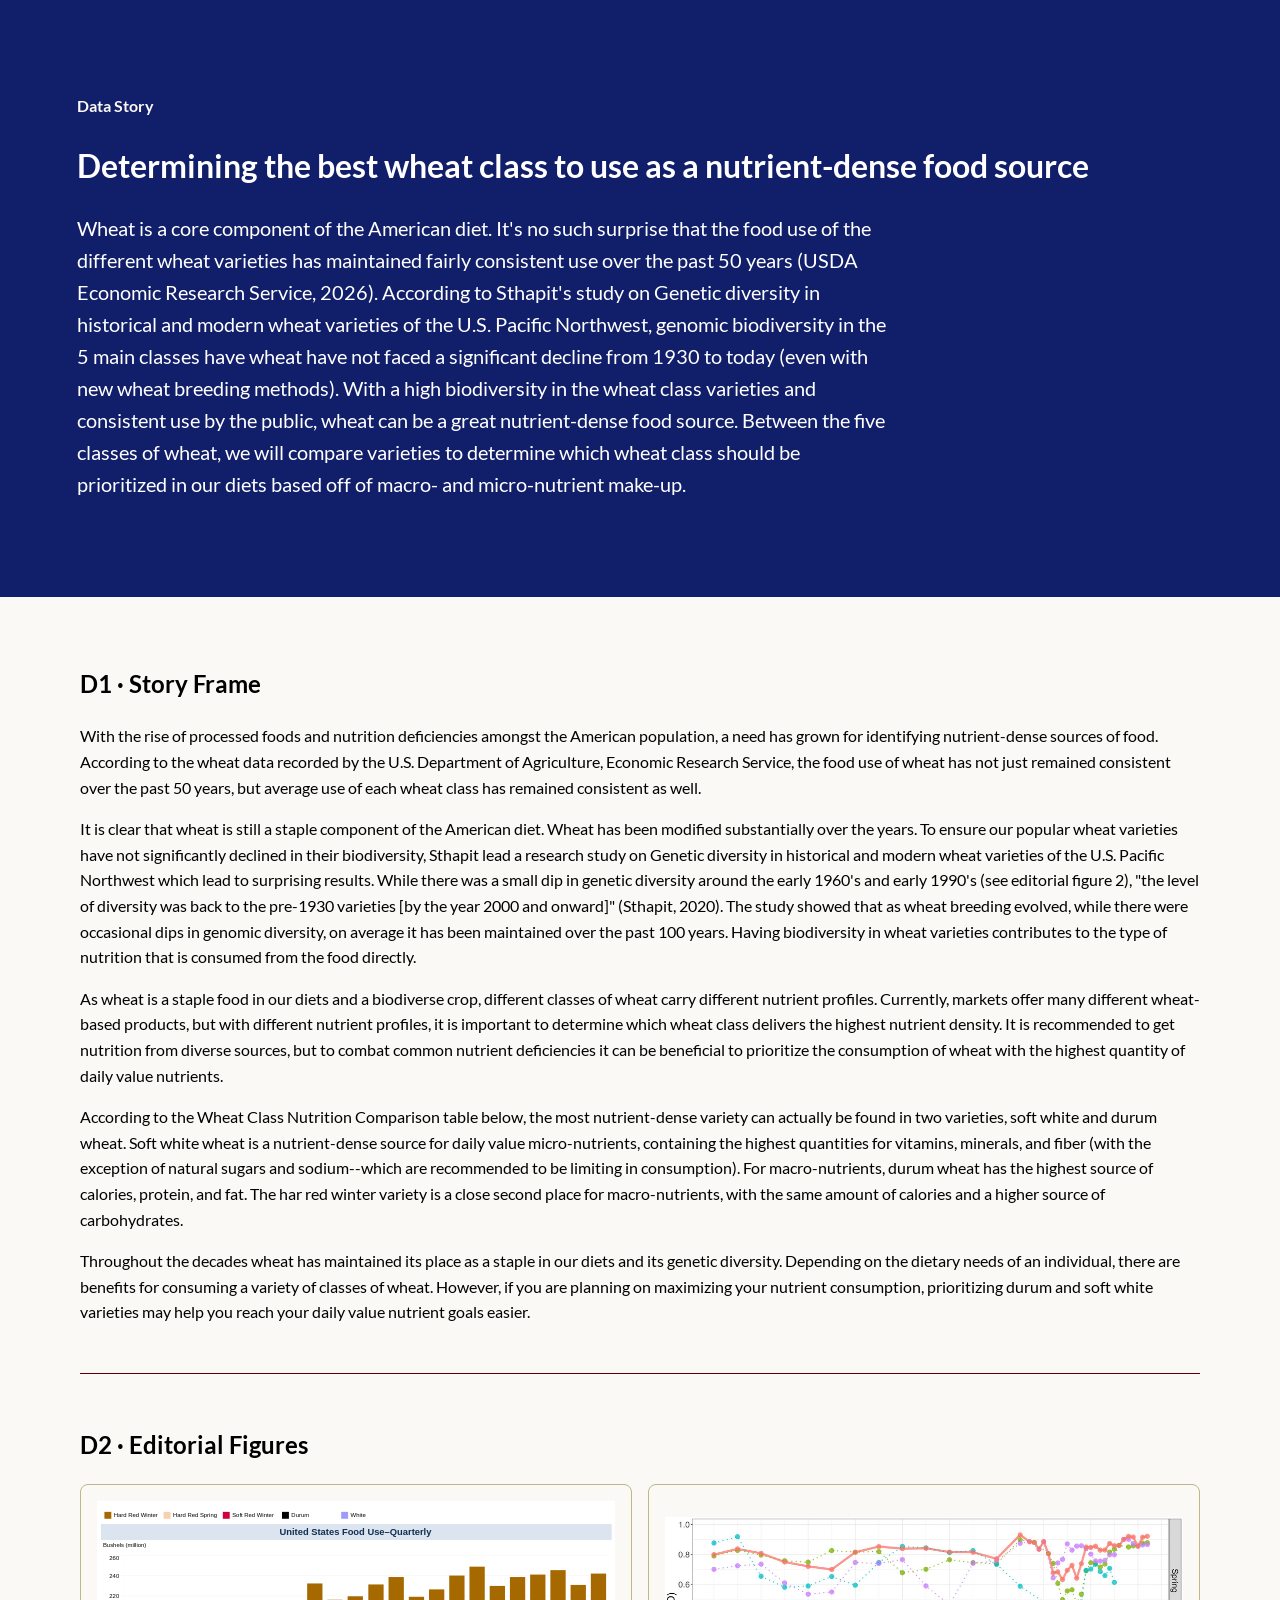
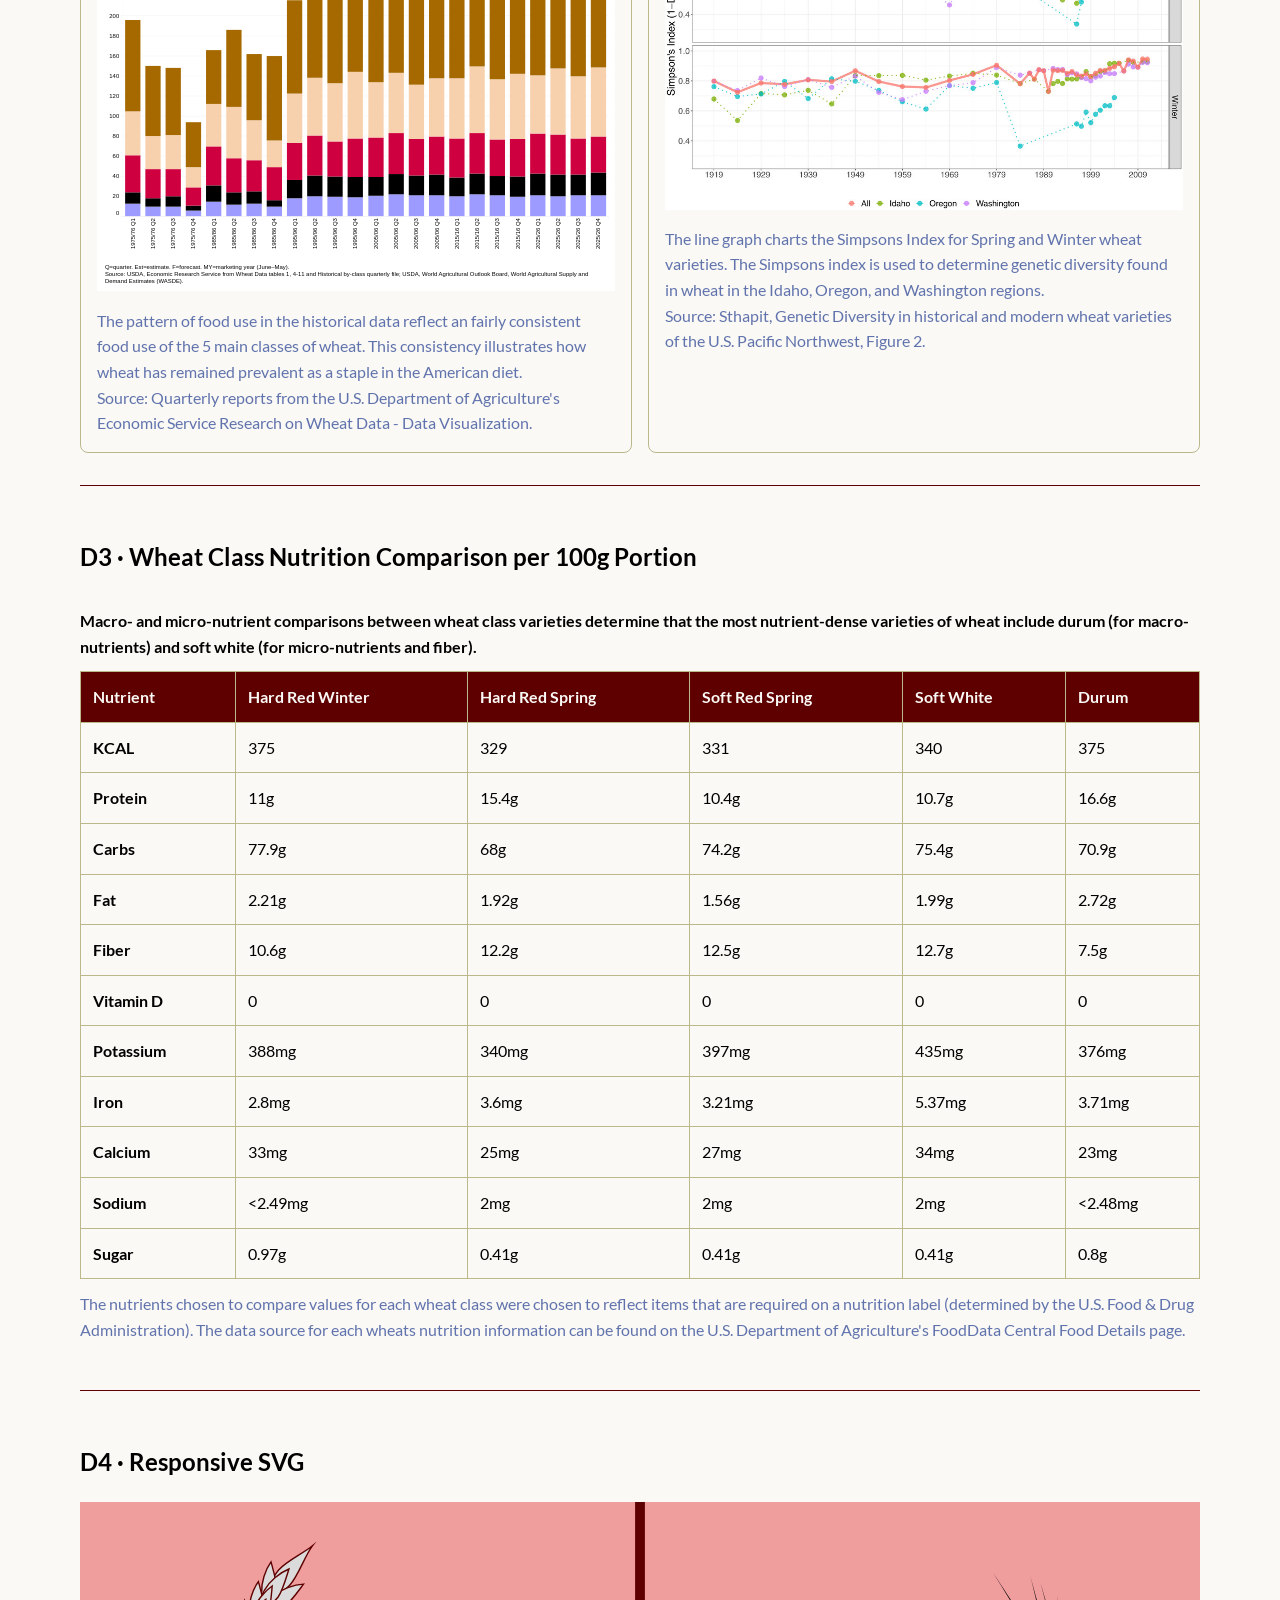
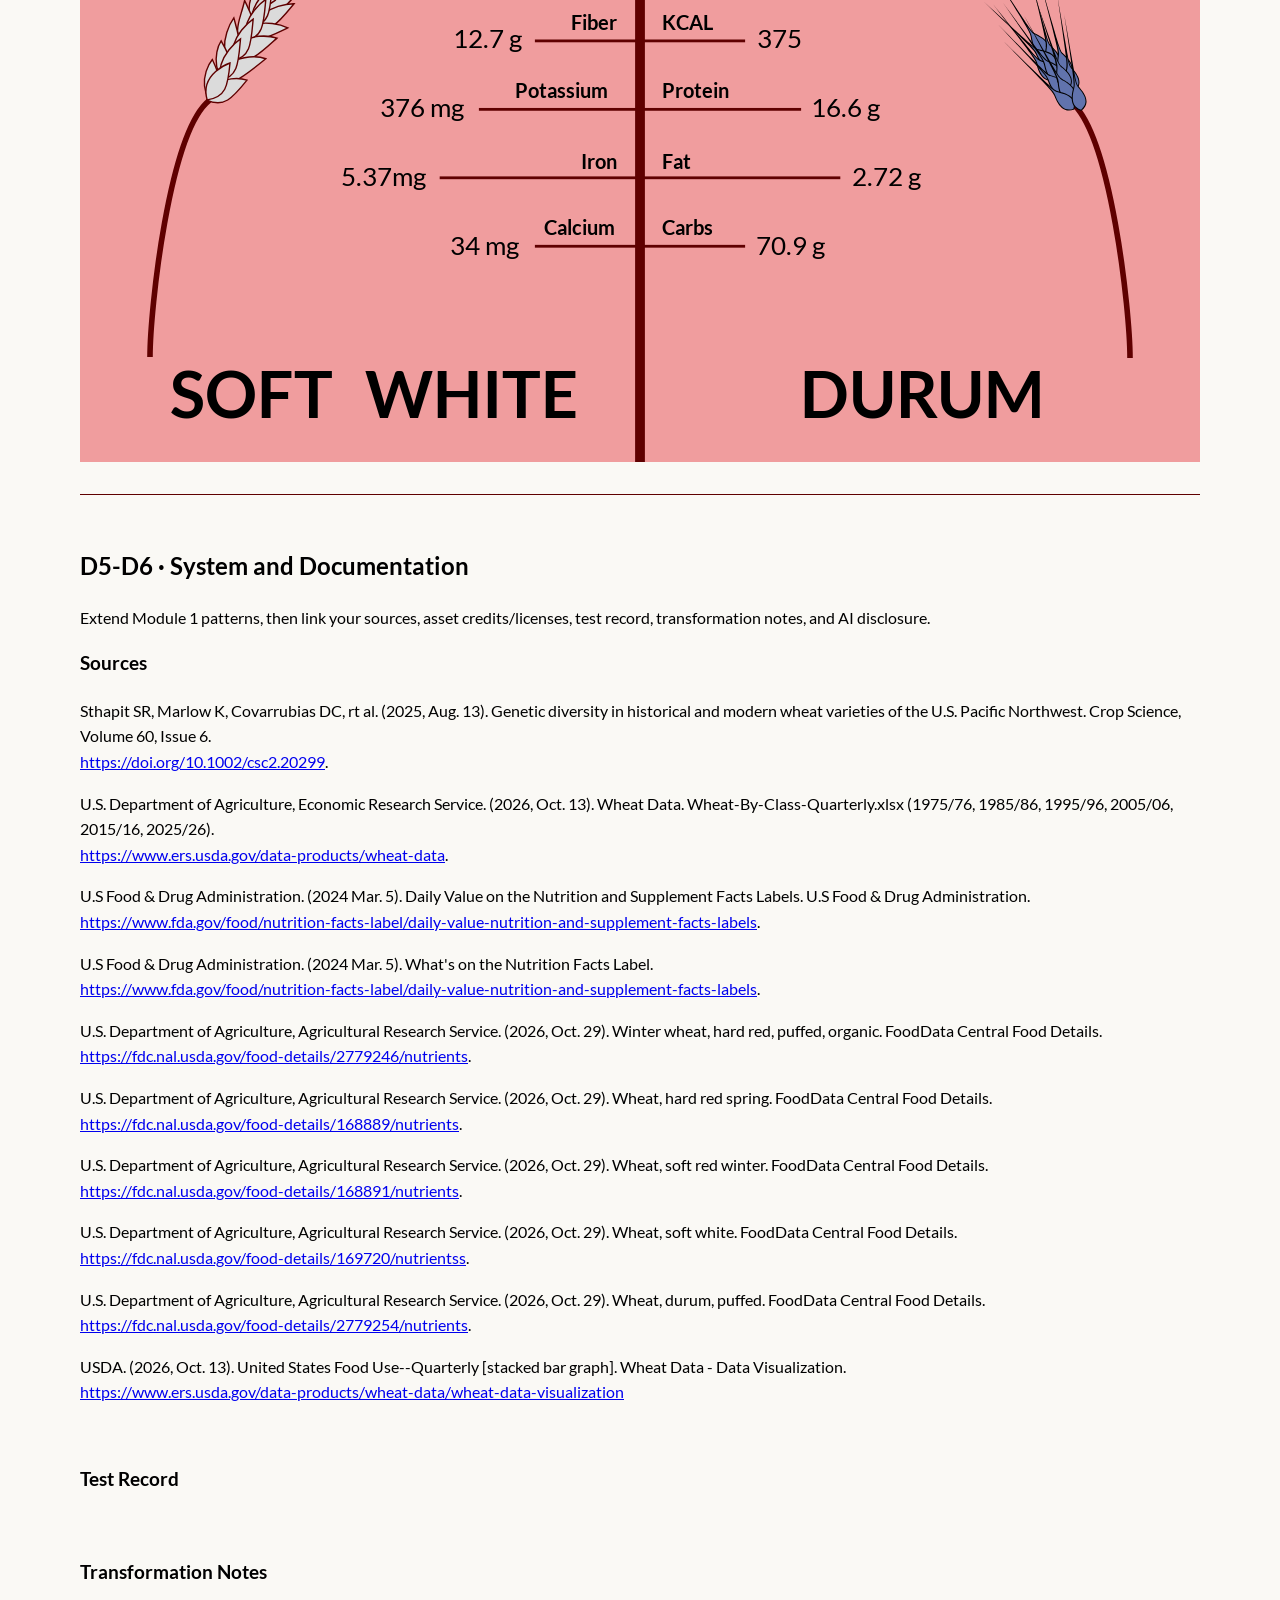
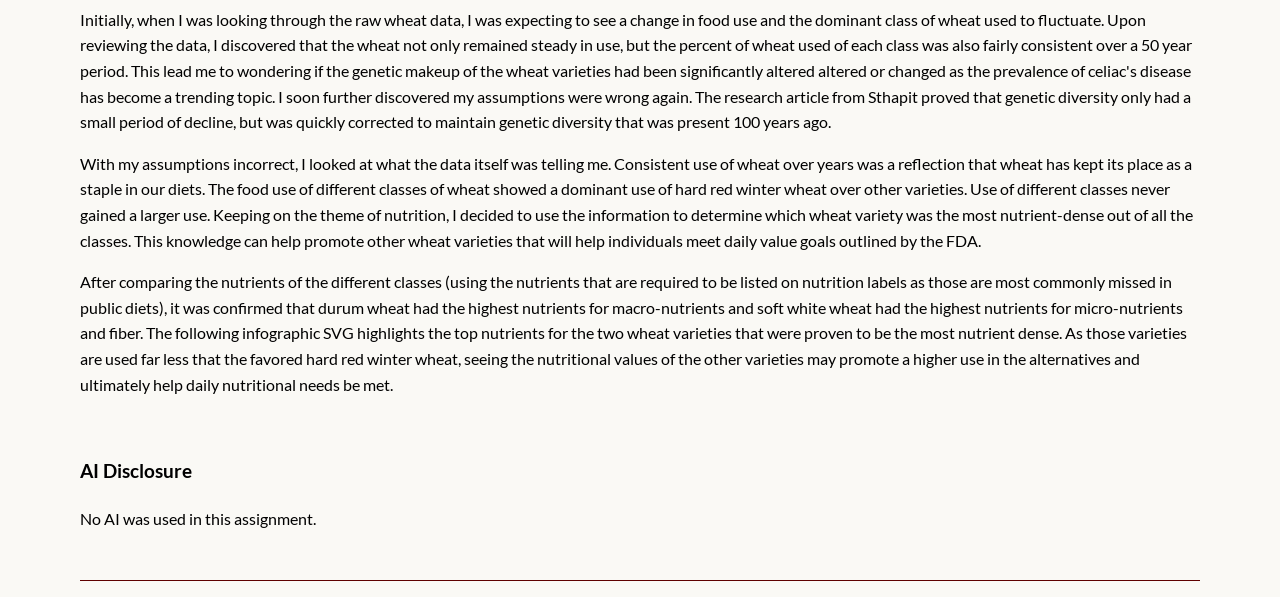
==== index.html @ 4796f597 "Licenses Added and files moved License screenshots added for images and index and styles file moved " ====
<!doctype html>
<html lang="en"><head><meta charset="utf-8">
    <meta name="viewport" content="width=device-width, initial-scale=1">
    <title>Data Story</title><link rel="stylesheet" href="styles.css">
</head>
<body>
    <header class="story-header">
        <p class="eyebrow">Data Story</p>
        <h1>Determining the best wheat class to use as a nutrient-dense food source</h1>
        <p class="lede">Wheat is a core component of the American diet. It&#39;s no such surprise 
            that the food use of the different wheat varieties has maintained fairly consistent 
            use over the past 50 years (USDA Economic Research Service, 2026). According to Sthapit&#39;s 
            study on Genetic diversity in historical and modern wheat varieties of the U.S. Pacific 
            Northwest, genomic biodiversity in the 5 main classes have wheat have not faced a significant 
            decline from 1930 to today (even with new wheat breeding methods). With a high biodiversity 
            in the wheat class varieties and consistent use by the public, wheat can be a great 
            nutrient-dense food source. Between the five classes of wheat, we will compare varieties 
            to determine which wheat class should be prioritized in our diets based off of macro- and 
            micro-nutrient make-up. </p>
    </header>
    <main>
        <section id="story-frame">
            <h2>D1 · Story Frame</h2>
            <p>
                With the rise of processed foods and nutrition deficiencies amongst the American population, 
                a need has grown for identifying nutrient-dense sources of food. According to the wheat data 
                recorded by the U.S. Department of Agriculture, Economic Research Service, the food use of 
                wheat has not just remained consistent over the past 50 years, but average use of each wheat 
                class has remained consistent as well. 
            </p>
            <p>
                It is clear that wheat is still a staple component of the American diet. Wheat has been modified 
                substantially over the years. To ensure our popular wheat varieties have not significantly declined 
                in their biodiversity, Sthapit lead a research study on Genetic diversity in historical and modern 
                wheat varieties of the U.S. Pacific Northwest which lead to surprising results. While there was a 
                small dip in genetic diversity around the early 1960&#39;s and early 1990&#39;s (see editorial figure 2), &quot;the level of diversity was 
                back to the pre-1930 varieties [by the year 2000 and onward]&quot; (Sthapit, 2020). The study showed that 
                as wheat breeding evolved, while there were occasional dips in genomic diversity, on average it has 
                been maintained over the past 100 years. Having biodiversity in wheat varieties contributes to the 
                type of nutrition that is consumed from the food directly. 
            </p>
            <p>
                As wheat is a staple food in our diets and a biodiverse crop, different classes of wheat carry 
                different nutrient profiles. Currently, markets offer many different wheat-based products, but 
                with different nutrient profiles, it is important to determine which wheat class delivers the highest 
                nutrient density. It is recommended to get nutrition from diverse sources, but to combat common 
                nutrient deficiencies it can be beneficial to prioritize the consumption of wheat with the highest 
                quantity of daily value nutrients. 
            </p>
            <p>
                According to the Wheat Class Nutrition Comparison table below, the most nutrient-dense variety can actually
                be found in two varieties, soft white and durum wheat. Soft white wheat is a nutrient-dense source for daily 
                value micro-nutrients, containing the highest quantities for vitamins, minerals, and fiber (with the exception of 
                natural sugars and sodium--which are recommended to be limiting in consumption). For macro-nutrients, durum wheat 
                has the highest source of calories, protein, and fat. The har red winter variety is a close second place for macro-nutrients,
                with the same amount of calories and a higher source of carbohydrates. 
            </p>
            <p>
                Throughout the decades wheat has maintained its place as a staple in our diets and its genetic diversity. Depending on 
                the dietary needs of an individual, there are benefits for consuming a variety of classes of wheat. However, if you are 
                planning on maximizing your nutrient consumption, prioritizing durum and soft white varieties may help you reach 
                your daily value nutrient goals easier. 
            </p>
        </section>
        <section id="figures">
            <h2>D2 · Editorial Figures</h2>
            <div class="story-grid">
                <figure>
                    <img src="images/USDA_Wheat_Food-Use.svg" 
                        alt="An area bar chart with quarterly comparisons of the five wheat class varieties for 
                            grow years 1975/76, 1985/86, 1995/96, 2005/06, 2015/16, and 2025/26. The overall trend 
                            show an increase from years 1975/76 and 1985/86, up to 1995/96. From that point forward,
                            a clear yearly pattern is fairly maintained and repeated each year." 
                        width="800" height="450">
                <figcaption>
                    The pattern of food use in the historical data reflect an fairly consistent food use of the 5 main classes of wheat. 
                    This consistency illustrates how wheat has remained prevalent as a staple in the 
                    American diet.<br>Source: Quarterly reports from the U.S. Department of Agriculture&#39;s Economic Service Research on 
                    Wheat Data - Data Visualization.
                </figcaption>
                </figure>
                <figure>
                    <img src="images/Wiley_Genetic-Diversity.jpg" 
                    alt="Line chart data presents a consistent average for genetic diversity
                        in Spring and Winter wheat varieties with a large drop (especially for Oregon) from
                        1979 to 1999 when the genetic diversity started returning to its previous average
                         (around 0.8 on the Simpson Index)." 
                    width="800" height="450" id="gene-tracker-img">
                    <figcaption>The line graph charts the Simpsons Index for Spring and Winter wheat 
                        varieties. The Simpsons index is used to determine genetic diversity found in 
                        wheat in the Idaho, Oregon, and Washington regions. 
                        <br>Source: Sthapit, Genetic Diversity in historical and modern wheat varieties 
                        of the U.S. Pacific Northwest, Figure 2.
                    </figcaption>
                </figure>
            </div>
        </section>
        <section id="data-table">
            <h2>D3 · Wheat Class Nutrition Comparison per 100g Portion</h2>
            <div class="table-region" role="region" aria-label="Replace with a specific table label" tabindex="0">
                <table>
                    <caption>Macro- and micro-nutrient comparisons between wheat class varieties 
                        determine that the most nutrient-dense varieties of wheat include durum (for macro-nutrients)
                        and soft white (for micro-nutrients and fiber). 
                    </caption>
                    <thead>
                        <tr>
                            <th scope="col">Nutrient</th>
                            <th scope="col">Hard Red Winter</th>
                            <th scope="col">Hard Red Spring</th>
                            <th scope="col">Soft Red Spring</th>
                            <th scope="col">Soft White</th>
                            <th scope="col">Durum</th>
                        </tr>
                    </thead>
                    <tbody>
                        <tr>
                            <th scope="row">KCAL</th>
                            <td>375</td>
                            <td>329</td>
                            <td>331</td>
                            <td>340</td>
                            <td>375</td>
                        </tr>
                        <tr>
                            <th scope="row">Protein</th>
                            <td>11g</td>
                            <td>15.4g</td>
                            <td>10.4g</td>
                            <td>10.7g</td>
                            <td>16.6g</td>
                        </tr>
                        <tr>
                            <th scope="row">Carbs</th>
                            <td>77.9g</td>
                            <td>68g</td>
                            <td>74.2g</td>
                            <td>75.4g</td>
                            <td>70.9g</td>
                        </tr>
                        <tr>
                            <th scope="row">Fat</th>
                            <td>2.21g</td>
                            <td>1.92g</td>
                            <td>1.56g</td>
                            <td>1.99g</td>
                            <td>2.72g</td>
                        </tr>
                        <tr>
                            <th scope="row">Fiber</th>
                            <td>10.6g</td>
                            <td>12.2g</td>
                            <td>12.5g</td>
                            <td>12.7g</td>
                            <td>7.5g</td>
                        </tr>
                        <tr>
                            <th scope="row">Vitamin D</th>
                            <td>0</td>
                            <td>0</td>
                            <td>0</td>
                            <td>0</td>
                            <td>0</td>
                        </tr>
                        <tr>
                            <th scope="row">Potassium</th>
                            <td>388mg</td>
                            <td>340mg</td>
                            <td>397mg</td>
                            <td>435mg</td>
                            <td>376mg</td>
                        </tr>
                        <tr>
                            <th scope="row">Iron</th>
                            <td>2.8mg</td>
                            <td>3.6mg</td>
                            <td>3.21mg</td>
                            <td>5.37mg</td>
                            <td>3.71mg</td>
                        </tr>
                        <tr>
                            <th scope="row">Calcium</th>
                            <td>33mg</td>
                            <td>25mg</td>
                            <td>27mg</td>
                            <td>34mg</td>
                            <td>23mg</td>
                        </tr>
                        <tr>
                            <th scope="row">Sodium</th>
                            <td>&lt;2.49mg</td>
                            <td>2mg</td>
                            <td>2mg</td>
                            <td>2mg</td>
                            <td>&lt;2.48mg</td>
                        </tr>
                        <tr>
                            <th scope="row">Sugar</th>
                            <td>0.97g</td>
                            <td>0.41g</td>
                            <td>0.41g</td>
                            <td>0.41g</td>
                            <td>0.8g</td>
                        </tr>
                    </tbody>
                </table>
            </div>
            <p class="source-note">
                The nutrients chosen to compare values for each wheat 
                class were chosen to reflect items that are required on a nutrition label (determined by the U.S. Food &
                 Drug Administration). The data source for each wheats nutrition information can be found on the U.S. 
                 Department of Agriculture's FoodData Central Food Details page.
            </p>
        </section>
        <section id="vector-story">
            <h2>D4 · Responsive SVG</h2>
            <svg class="story-graphic" xmlns="http://www.w3.org/2000/svg" viewBox="0 0 800 400" 
                aria-labelledby="An infographic featuring an illustration of soft white and durum 
                wheat varieties. There are bullets listing the nutrients that they have the highest amount 
                of nutrients in compared to other varieties (micro-nutrients for soft white and macro-nutrients for durum).">
                <title id="graphic-title">Top Wheat Choices</title>
                <desc id="graphic-desc">The infographic lists soft white's top nutrients in comparison to 
                    other varieties: 12.7g fiber, 376mg potassium, 5.37mg iron, and 34mg of calcium. 
                    For durum it list 375 calories, 16.6g protein, 2.72g fat, and 70.9g carbs (it should be 
                    noted that red hard winter wheat has higher carbs but for macro-nutrients durum is the most nutrient-dense).
                </desc>
                <defs>
                <style>
                .cls-1 {
                    letter-spacing: 0em;
                }

                .cls-2 {
                    font-size: 20px;
                }

                .cls-2, .cls-3 {
                    font-family: MyriadPro-Regular, 'Myriad Pro';
                }

                .cls-4 {
                    letter-spacing: 0em;
                }

                .cls-5, .cls-6, .cls-7, .cls-8 {
                    stroke: #000;
                    stroke-miterlimit: 10;
                }

                .cls-5, .cls-7 {
                    fill: #dbdbdb;
                }

                .cls-9 {
                    font-family: Lato-Heavy, Lato;
                    font-size: 14px;
                    font-weight: 800;
                }

                .cls-15 {
                    fill: #999;
                }

                .cls-6 {
                    stroke-width: 4px;
                }

                .cls-6, .cls-8 {
                    fill: none;
                }

                .cls-7 {
                    stroke-width: 1.1px;
                }

                .cls-3 {
                    font-size: 52px;
                }

                .cls-8 {
                    stroke-width: 7px;
                }

                .cls-23 {
                    fill: #e6e6e6;
                }

                </style>
                </defs>
                <g id="SVG_background">
                    <rect class="cls-23" width="800" height="400"/>
                </g>
                <g id="divider">
                    <line class="cls-8" x1="400" x2="400" y2="400"/>
                </g>
                <g id="label_lines">
                    <rect class="lines" id="LL_4" x="324.92" y="98.21" width="150.16" height="2"/>
                    <rect class="lines" id="LL_3" x="284.92" y="147.11" width="230.16" height="2"/>
                    <rect class="lines" id="LL_2" x="256.92" y="196" width="286.16" height="2"/>
                    <rect class="lines" id="LL_1" x="324.92" y="244.9" width="150.16" height="2"/>
                    <text class="cls-9" transform="translate(415.84 91.67)"><tspan x="0" y="0">KCAL</tspan></text>
                    <text class="cls-9" transform="translate(350.94 91.67)"><tspan x="0" y="0">Fiber</tspan></text>
                    <text class="cls-9" transform="translate(415.84 139.67)"><tspan x="0" y="0">Protein</tspan></text>
                    <text class="cls-9" transform="translate(318.6 139.67)"><tspan x="-8" y="0">Potassium</tspan></text>
                    <text class="cls-9" transform="translate(415.84 190.93)"><tspan x="0" y="0">Fat</tspan></text>
                    <text class="cls-9" transform="translate(357.97 190.93)"><tspan x="0" y="0">Iron</tspan></text>
                    <text class="cls-9" transform="translate(415.84 237.75)"><tspan x="0" y="0">Carbs</tspan></text>
                    <text class="cls-9" transform="translate(333.14 237.75)"><tspan x="-2" y="0">Calcium</tspan></text>
                    <text class="cls-2" transform="translate(483.32 104.55)"><tspan x="0" y="0">375</tspan></text>
                    <text class="cls-2" transform="translate(266.52 104.55)"><tspan x="0" y="0">12.7 g</tspan></text>
                    <text class="cls-2" transform="translate(522.16 153.74)"><tspan x="0" y="0">16.6 g</tspan></text>
                    <text class="cls-2" transform="translate(214.01 153.74)"><tspan x="0" y="0">376 mg</tspan></text>
                    <text class="cls-2" transform="translate(551.33 202.63)"><tspan x="0" y="0">2.72 g</tspan></text>
                    <text class="cls-2" transform="translate(186.43 202.63)"><tspan x="0" y="0">5.37mg</tspan></text>
                    <text class="cls-2" transform="translate(483.08 251.9)"><tspan x="0" y="0">70.9 g</tspan></text>
                    <text class="cls-2" transform="translate(264.49 251.9)"><tspan x="0" y="0">34 mg</tspan></text>
                </g>
                <g id="Text_Soft-white">
                    <text class="cls-3" transform="translate(203.9 368.52)"><tspan x="0" y="0">WHITE</tspan></text>
                    <text class="cls-3" transform="translate(64.24 368.52)"><tspan x="0" y="0">SOFT</tspan></text>
                </g>
                <g id="Text_Durum">
                    <text class="cls-3" transform="translate(514.15 368.46)"><tspan x="0" y="0">DURUM</tspan></text>
                </g>
                <g id="Soft-White">
                    <path id="sw_stem" class="cls-6" d="M50,325c0-33.13,13.55-160.85,42.64-183.47"/>
                    <g id="wheat-berry">
                    <path id="sw_wb_top" class="cls-5" d="M135.94,64.76c-.72-18.85,18.18-23.79,30.08-33.47-8.78,11.48-13.4,36.92-30.08,33.47Z"/>
                    <path id="sw_wb_r6_a" class="cls-5" d="M132.83,75.59c-8.58-16.09,3.61-32.81,3.61-32.81,4.47,16.37,8.01,26.29-3.61,32.81Z"/>
                    <path id="sw_wb_r6_c" class="cls-5" d="M131.63,76.07c7.35-16.68,28.04-17.43,28.04-17.43-10.11,13.63-15.73,22.54-28.04,17.43Z"/>
                    <path id="sw_wb_r6_b" class="cls-5" d="M128.58,73.61c1.4-18.18,20.67-25.74,20.67-25.74-5.02,16.21-7.36,26.48-20.67,25.74Z"/>
                    <path id="sw_wb_r5_a" class="cls-5" d="M123.8,89.7c-8.58-16.09,3.61-32.81,3.61-32.81,4.47,16.37,8.01,26.29-3.61,32.81Z"/>
                    <path id="sw_wb_r5_c" class="cls-5" d="M124.01,88.61c8.2-16.28,28.89-15.97,28.89-15.97-10.8,13.09-16.86,21.71-28.89,15.97Z"/>
                    <path id="sw_wb_r5_b" class="cls-5" d="M122.51,89.54c-2.47-18.06,14.77-29.53,14.77-29.53-1.49,16.9-1.6,27.44-14.77,29.53Z"/>
                    <path id="sw_wb_r4_a" class="cls-5" d="M119.64,103.32c-12.52-8.5-5.37-18.11-2.04-32.95,7.19,15.37,12.38,24.54,2.04,32.95Z"/>
                    <path id="sw_wb_r4_c" class="cls-5" d="M115.47,92.28c14.26-11.36,32.92-2.42,32.92-2.42-15.29,7.37-24.4,12.66-32.92,2.42Z"/>
                    <path id="sw_wb_r4_b" class="cls-5" d="M117.94,99.06c-2.47-18.06,14.77-29.53,14.77-29.53-1.49,16.9-1.6,27.44-14.77,29.53Z"/>
                    <path id="sw_wb_r3_a" class="cls-5" d="M106.28,115.62c-8.58-16.09,3.61-32.81,3.61-32.81,4.47,16.37,8.01,26.29-3.61,32.81Z"/>
                    <path id="sw_wb_r3_c" class="cls-7" d="M106.73,110.08c10.97-20.54,33.93-12.85,33.93-12.85-13.8,12.55-21.74,20.97-33.93,12.85Z"/>
                    <path id="sw_wb_r3_b" class="cls-5" d="M108.91,113.16c-2.47-18.06,14.77-29.53,14.77-29.53-1.49,16.9-1.6,27.44-14.77,29.53Z"/>
                    <path id="sw_wb_r2_a" class="cls-5" d="M101.16,127.42c-8.58-16.09-.35-28.21-.35-28.21,7.86,14.05,11.97,21.69.35,28.21Z"/>
                    <path id="sw_wb_r2_c" class="cls-5" d="M98.1,123.94c14.43-19.39,34.61-11.97,34.61-11.97-20.18,16.21-24.09,20.16-34.61,11.97Z"/>
                    <path id="sw_wb_r2_b" class="cls-5" d="M99.88,127.27c-2.47-18.06,14.77-29.53,14.77-29.53-1.49,16.9-1.6,27.44-14.77,29.53Z"/>
                    <path id="sw_wb_r1_a" class="cls-5" d="M92.13,141.53c-8.58-16.09,2.39-29.02,2.39-29.02,5.85,12.33,9.23,22.5-2.39,29.02Z"/>
                    <path id="sw_wb_r1_c" class="cls-5" d="M90.6,141.47c7.93-21.42,28.68-14.2,28.68-14.2-10.62,13.23-16.57,19.78-28.68,14.2Z"/>
                    <path id="sw_wb_r1_b" class="cls-5" d="M90.84,141.37c-5.59-18.76,16.3-26.39,16.3-26.39-1.49,16.9-3.13,24.31-16.3,26.39Z"/>
                    </g>
                </g>
                <g id="Durum">
                    <path id="d_stem" class="cls-6" d="M750,325.77c0-33.13-13.55-160.85-42.64-183.47"/>
                    <g id="wheat-berry-2" data-name="wheat-berry">
                    <g id="d_wb_r4_top">
                        <path class="cls-15" d="M689.01,108.99c-7.45,0-8.88-8.71-9.48-12.43l-.06-.38c-.39-2.31-1.48-4.58-12.59-22.61,11.39,17.29,12.65,19,14.89,20.46.37.24.9.51,1.57.86,2.64,1.36,7.05,3.63,8.26,7.48.62,1.96.33,4.14-.87,6.48-.6.09-1.18.14-1.72.14Z"/>
                        <path class="d-outline" d="M676.03,87.96c3.12,4.49,4.14,5.48,5.53,6.38.39.25.92.53,1.6.88,2.58,1.33,6.91,3.56,8.08,7.26.57,1.81.32,3.84-.76,6.03-.51.07-1,.11-1.48.11-7.13,0-8.52-8.49-9.11-12.12l-.06-.38c-.25-1.5-.72-2.86-3.8-8.16h0ZM652.2,50.59c24.82,39.98,26.39,42.67,26.89,45.66.57,3.4,1.87,13.12,9.92,13.12.62,0,1.27-.06,1.97-.18,5.19-9.88-6.5-13.84-9.01-15.47-2.91-1.89-4.48-4.75-29.77-43.13h0Z"/>
                    </g>
                    <g id="d_wb_r4_c">
                        <path class="cls-15" d="M697.01,119.36c-2.42-.39-4.26-1.42-5.47-3.06-2.67-3.62-1.77-9.36-1.34-12.11l.06-.38c.36-2.34.08-4.58-4.88-25.36,5.4,19.93,6.07,21.95,7.74,24.03.28.34.7.77,1.22,1.31,2.08,2.11,5.56,5.65,5.51,9.69-.02,2.05-.98,4.03-2.85,5.89Z"/>
                        <path class="d-outline" d="M689.57,94.92c1.56,5.24,2.22,6.49,3.26,7.79.29.36.71.79,1.25,1.34,2.04,2.07,5.45,5.54,5.41,9.42-.02,1.9-.9,3.74-2.6,5.49-2.23-.4-3.92-1.37-5.04-2.88-2.57-3.49-1.69-9.13-1.27-11.83l.06-.38c.23-1.5.21-2.95-1.06-8.94h0ZM678.6,51.98c11.1,45.73,11.75,48.78,11.29,51.77-.56,3.67-2.6,14.57,7.25,16.01,8.01-7.77-1.85-15.18-3.73-17.51-2.18-2.71-2.77-5.91-14.82-50.27h0Z"/>
                    </g>
                    <g id="d_wb_r4_a">
                        <path class="cls-15" d="M693.34,118.58c-5.84,0-8.9-6.98-10.21-9.96l-.15-.35c-.95-2.14-2.58-4.07-17.82-18.77,15.34,13.92,16.98,15.26,19.52,16.12.42.14,1,.27,1.74.44,2.89.66,7.73,1.77,9.86,5.19,1.08,1.74,1.34,3.93.77,6.49-1.29.56-2.53.84-3.7.84Z"/>
                        <path d="M677.61,101.16c4.14,3.57,5.37,4.27,6.94,4.81.44.15,1.03.28,1.77.45,2.83.65,7.58,1.73,9.63,5.02,1,1.61,1.26,3.64.77,6.03-1.18.49-2.31.73-3.38.73-5.59,0-8.59-6.82-9.87-9.73l-.15-.35c-.62-1.39-1.41-2.6-5.71-6.96h0ZM645.23,70.89c33.99,32.55,36.18,34.76,37.4,37.53,1.26,2.85,4.38,10.53,10.71,10.53,1.22,0,2.56-.29,4.03-.95,2.57-10.86-9.73-11.79-12.57-12.75-3.29-1.11-5.52-3.49-39.57-34.36h0Z"/>
                    </g>
                    <g id="d_wb_r3_c">
                        <path class="cls-15" d="M705.89,124.98c-2.43-.34-4.29-1.34-5.53-2.95-2.74-3.57-1.95-9.32-1.58-12.09l.05-.38c.31-2.32-.07-4.82-5.4-25.32,5.81,19.88,6.52,21.89,8.24,23.94.28.34.71.76,1.25,1.28,2.12,2.07,5.67,5.54,5.7,9.57.02,2.05-.9,4.05-2.73,5.94Z"/>
                        <path d="M697.97,100.7c1.67,5.21,2.35,6.45,3.41,7.72.3.35.73.78,1.28,1.31,2.08,2.03,5.56,5.43,5.59,9.31.01,1.9-.82,3.76-2.49,5.54-2.23-.35-3.95-1.29-5.1-2.78-2.64-3.44-1.87-9.09-1.5-11.81l.05-.38c.2-1.51.15-2.95-1.24-8.91h0ZM686.15,57.97c12,45.5,12.71,48.54,12.31,51.54-.49,3.68-2.31,14.62,7.57,15.86,7.86-7.92-2.15-15.14-4.07-17.44-2.23-2.67-2.88-5.86-15.81-49.97h0Z"/>
                    </g>
                    <g id="d_wb_r3_a">
                        <path class="cls-15" d="M693.36,127.24c-6.72,0-8.86-8.06-9.77-11.5l-.1-.37c-.61-2.26-1.92-4.42-14.72-21.28,13.01,16.1,14.44,17.68,16.81,18.91.39.2.95.42,1.65.7,2.75,1.1,7.37,2.93,8.95,6.64.8,1.89.73,4.08-.23,6.53-.9.23-1.77.35-2.58.35Z"/>
                        <path d="M679.28,107.53c3.54,4.16,4.65,5.05,6.12,5.81.41.21.97.44,1.68.72,2.7,1.07,7.22,2.87,8.74,6.44.75,1.75.69,3.79-.17,6.07-.8.2-1.57.29-2.3.29-6.43,0-8.52-7.86-9.41-11.22l-.1-.37c-.39-1.47-1-2.78-4.57-7.75h0ZM651.92,72.65c28.59,37.38,30.42,39.9,31.2,42.83.86,3.2,2.97,12.14,10.23,12.14.88,0,1.83-.13,2.86-.41,4.2-10.34-7.81-13.14-10.47-14.53-3.08-1.6-4.92-4.29-33.82-40.03h0Z"/>
                    </g>
                    <g id="d_wb_r3_b">
                        <path class="cls-15" d="M698.62,128.08c-7.01,0-8.86-8.34-9.65-11.9l-.08-.37c-.52-2.29-1.74-4.5-13.84-21.87,12.34,16.63,13.7,18.26,16.02,19.59.38.22.93.46,1.62.77,2.71,1.21,7.24,3.23,8.67,7,.73,1.92.56,4.11-.5,6.52-.78.17-1.53.25-2.23.25Z"/>
                        <path d="M685,107.79c3.37,4.31,4.44,5.24,5.88,6.06.4.23.95.48,1.65.79,2.65,1.18,7.1,3.17,8.47,6.79.67,1.78.53,3.81-.42,6.06-.68.14-1.34.21-1.97.21-6.7,0-8.51-8.13-9.28-11.6l-.08-.37c-.33-1.48-.88-2.82-4.25-7.93h0ZM659.11,71.81c27.03,38.52,28.75,41.12,29.41,44.07.74,3.29,2.52,12.56,10.1,12.56.77,0,1.6-.1,2.5-.3,4.62-10.16-7.26-13.45-9.86-14.94-3.01-1.73-4.74-4.49-32.15-41.39h0Z"/>
                    </g>
                    <g id="d_wb_r2_c">
                        <path class="cls-15" d="M710.19,135.2c-2.38-.61-4.11-1.8-5.17-3.55-2.33-3.85-.91-9.48-.23-12.19l.09-.37c.57-2.3.5-4.55-2.55-25.69,3.57,20.33,4.05,22.4,5.52,24.63.24.37.62.83,1.1,1.41,1.88,2.29,5.02,6.13,4.61,10.15-.21,2.04-1.34,3.93-3.37,5.6Z"/>
                        <path d="M705,110.19c1.08,5.36,1.62,6.67,2.54,8.05.25.38.64.85,1.12,1.44,1.84,2.25,4.92,6.01,4.52,9.87-.2,1.89-1.23,3.65-3.09,5.23-2.18-.6-3.78-1.72-4.76-3.33-2.25-3.71-.86-9.24-.19-11.9l.09-.37c.37-1.47.48-2.92-.24-9h0ZM697.99,66.42c6.89,46.55,7.26,49.65,6.53,52.58-.89,3.6-3.92,14.27,5.76,16.6,8.69-7.01-.46-15.28-2.12-17.78-1.92-2.9-2.22-6.14-10.18-51.41h0Z"/>
                    </g>
                    <g id="d_wb_r2_a">
                        <path class="cls-15" d="M701.53,137.43c-6.11,0-8.88-7.35-10.07-10.49l-.14-.36c-.83-2.19-2.36-4.2-16.81-19.68,14.58,14.7,16.16,16.13,18.64,17.12.41.16.98.33,1.71.53,2.85.81,7.63,2.17,9.58,5.7.99,1.8,1.14,3.99.43,6.52-1.17.43-2.29.66-3.35.66Z"/>
                        <path d="M686.34,119.21c3.95,3.78,5.14,4.55,6.68,5.16.43.17,1.01.34,1.75.54,2.8.79,7.48,2.13,9.35,5.52.92,1.66,1.07,3.7.45,6.06-1.06.38-2.08.57-3.04.57-5.85,0-8.56-7.18-9.72-10.25l-.14-.36c-.54-1.42-1.27-2.67-5.34-7.25h0ZM655.59,87.28c32.23,34.28,34.31,36.61,35.39,39.44,1.13,2.97,3.94,11.09,10.56,11.09,1.11,0,2.32-.23,3.66-.75,3.13-10.71-9.1-12.28-11.89-13.39-3.23-1.28-5.33-3.77-37.71-36.39h0Z"/>
                    </g>
                    <g id="d_wb_r2_b">
                        <path class="cls-15" d="M705.81,133.68c-2.44-.2-4.36-1.08-5.7-2.62-2.94-3.4-2.5-9.19-2.29-11.97l.03-.38c.17-2.34-.36-4.81-6.88-24.94,6.97,19.49,7.8,21.45,9.63,23.4.3.32.75.71,1.32,1.21,2.24,1.94,5.99,5.2,6.26,9.22.14,2.05-.66,4.1-2.38,6.09Z"/>
                        <path d="M696.47,109.91c1.97,5.1,2.72,6.3,3.86,7.51.32.34.77.73,1.35,1.23,2.2,1.91,5.87,5.09,6.13,8.96.13,1.9-.6,3.8-2.16,5.68-2.25-.22-4.02-1.05-5.25-2.48-2.84-3.28-2.41-8.96-2.2-11.7l.03-.38c.11-1.52-.02-2.95-1.76-8.83h0ZM682.15,67.96c14.66,44.71,15.55,47.7,15.33,50.72-.27,3.7-1.45,14.73,8.49,15.39,7.38-8.37-3.04-14.98-5.09-17.17-2.38-2.53-3.23-5.67-18.73-48.94h0Z"/>
                    </g>
                    <g id="d_wb_r1_b">
                        <path class="cls-15" d="M708.04,141.88c-8.02,0-8.93-9.13-9.32-13.03l-.04-.38c-.24-2.33-1.19-4.67-11.13-23.37,10.27,17.98,11.42,19.77,13.57,21.36.35.26.87.57,1.51.96,2.54,1.52,6.8,4.07,7.77,7.99.49,1.99.06,4.15-1.28,6.41-.37.04-.74.05-1.09.05Z"/>
                        <path d="M695.78,120.05c2.83,4.68,3.78,5.73,5.11,6.72.37.28.89.59,1.54.98,2.49,1.49,6.67,3.99,7.6,7.76.46,1.84.07,3.85-1.14,5.97-.3.02-.58.03-.86.03-7.68,0-8.57-8.89-8.94-12.69l-.04-.38c-.15-1.51-.54-2.9-3.27-8.38h0ZM674.36,81.24c22.24,41.47,23.64,44.26,23.94,47.27.36,3.52,1.07,13.75,9.73,13.75.42,0,.86-.02,1.32-.07,5.8-9.53-5.61-14.22-8.01-16.01-2.79-2.07-4.17-5.03-26.98-44.93h0Z"/>
                    </g>
                    <g id="d_wb_r1_a">
                        <path class="cls-15" d="M706.43,148.62c-6,0-8.89-7.21-10.12-10.29l-.14-.35c-.88-2.17-2.44-4.15-17.19-19.34,14.86,14.41,16.47,15.8,18.97,16.74.41.15.99.31,1.72.5,2.87.75,7.67,2.02,9.69,5.51,1.03,1.78,1.21,3.97.56,6.51-1.21.48-2.39.72-3.48.72Z"/>
                        <path d="M691.03,130.69c4.02,3.7,5.23,4.45,6.78,5.03.43.16,1.02.32,1.76.51,2.81.74,7.52,1.98,9.46,5.33.95,1.64,1.14,3.68.57,6.05-1.11.42-2.17.63-3.17.63-5.75,0-8.57-7.05-9.78-10.05l-.14-.36c-.57-1.41-1.33-2.64-5.48-7.14h0ZM659.66,99.38c32.9,33.64,35.02,35.93,36.16,38.73,1.18,2.92,4.11,10.88,10.61,10.88,1.15,0,2.41-.25,3.8-.82,2.92-10.77-9.34-12.1-12.15-13.15-3.25-1.22-5.4-3.67-38.42-35.64h0Z"/>
                    </g>
                    <g id="d_wb_r1_c">
                        <path class="cls-15" d="M715.19,148.75c-2.37-.61-4.11-1.8-5.17-3.55-2.33-3.85-.91-9.48-.23-12.19l.09-.37c.56-2.28.46-4.8-2.56-25.75,3.58,20.39,4.06,22.46,5.53,24.69.24.37.62.83,1.1,1.41,1.88,2.29,5.02,6.13,4.61,10.15-.21,2.04-1.35,3.93-3.37,5.6Z"/>
                        <path d="M710,123.74c1.08,5.36,1.62,6.67,2.54,8.05.25.38.64.85,1.12,1.44,1.84,2.25,4.92,6.01,4.52,9.87-.2,1.89-1.23,3.65-3.09,5.23-2.18-.6-3.78-1.72-4.76-3.33-2.25-3.71-.86-9.24-.19-11.9l.09-.37c.37-1.47.48-2.92-.24-9h0ZM702.98,79.98c6.89,46.55,7.26,49.65,6.53,52.58-.89,3.6-3.92,14.27,5.76,16.6,8.69-7.01-.46-15.28-2.12-17.78-1.92-2.9-2.22-6.14-10.18-51.41h0Z"/>
                    </g>
                    </g>
                </g>
            </svg>
        </section>
        <section id="documentation">
            <h2>D5-D6 · System and Documentation</h2>
                <p>Extend Module 1 patterns, then link your sources, asset credits/licenses, test record, transformation notes, and AI disclosure.</p>
            <h3>Sources</h3>
                <p>Sthapit SR, Marlow K, Covarrubias DC, rt al. (2025, Aug. 13). Genetic diversity in historical and modern wheat varieties of the U.S. Pacific Northwest. Crop Science, Volume 60, Issue 6. <br><a href="https://doi.org/10.1002/csc2.20299">https://doi.org/10.1002/csc2.20299</a>.</p>
                <p>U.S. Department of Agriculture, Economic Research Service. (2026, Oct. 13). Wheat Data. Wheat-By-Class-Quarterly.xlsx (1975/76, 1985/86, 1995/96, 2005/06, 2015/16, 2025/26). <br><a href=”https://www.ers.usda.gov/data-products/wheat-data”>https://www.ers.usda.gov/data-products/wheat-data</a>.</p>
                <p>U.S Food & Drug Administration. (2024 Mar. 5). Daily Value on the Nutrition and Supplement Facts Labels. U.S Food & Drug Administration. <br><a href="https://www.fda.gov/food/nutrition-facts-label/daily-value-nutrition-and-supplement-facts-labels">https://www.fda.gov/food/nutrition-facts-label/daily-value-nutrition-and-supplement-facts-labels</a>.</p>
                <p>U.S Food & Drug Administration. (2024 Mar. 5). What&#39;s on the Nutrition Facts Label. <br><a href=”https://www.fda.gov/food/nutrition-facts-label/daily-value-nutrition-and-supplement-facts-labels”>https://www.fda.gov/food/nutrition-facts-label/daily-value-nutrition-and-supplement-facts-labels</a>.</p>
                <p>U.S. Department of Agriculture, Agricultural Research Service. (2026, Oct. 29). Winter wheat, hard red, puffed, organic. FoodData Central Food Details. <br><a href=”https://fdc.nal.usda.gov/food-details/2779246/nutrients”>https://fdc.nal.usda.gov/food-details/2779246/nutrients</a>.</p>
                <p>U.S. Department of Agriculture, Agricultural Research Service. (2026, Oct. 29). Wheat, hard red spring. FoodData Central Food Details. <br><a href=”https://fdc.nal.usda.gov/food-details/2779246/nutrients”> https://fdc.nal.usda.gov/food-details/168889/nutrients</a>.</p>
                <p>U.S. Department of Agriculture, Agricultural Research Service. (2026, Oct. 29). Wheat, soft red winter. FoodData Central Food Details. <br><a href=”https://fdc.nal.usda.gov/food-details/168891/nutrients”>https://fdc.nal.usda.gov/food-details/168891/nutrients</a>.</p>
                <p>U.S. Department of Agriculture, Agricultural Research Service. (2026, Oct. 29). Wheat, soft white. FoodData Central Food Details. <br><a href=”https://fdc.nal.usda.gov/food-details/169720/nutrients”>https://fdc.nal.usda.gov/food-details/169720/nutrientss</a>.</p>
                <p>U.S. Department of Agriculture, Agricultural Research Service. (2026, Oct. 29). Wheat, durum, puffed. FoodData Central Food Details. <br><a href=”https://fdc.nal.usda.gov/food-details/2779254/nutrients”>https://fdc.nal.usda.gov/food-details/2779254/nutrients</a>.</p>
                <p>USDA. (2026, Oct. 13). United States Food Use--Quarterly [stacked bar graph].  Wheat Data - Data Visualization. <br><a href="https://www.ers.usda.gov/data-products/wheat-data/wheat-data-visualization">https://www.ers.usda.gov/data-products/wheat-data/wheat-data-visualization</a></p>
            <br>
            <h3>Test Record</h3>
            <p></p>
            <br>
            <h3>Transformation Notes</h3>
            <p>
                Initially, when I was looking through the raw wheat data, I was expecting to see a 
                change in food use and the dominant class of wheat used to fluctuate. Upon reviewing
                the data, I discovered that the wheat not only remained steady in use, but the percent 
                of wheat used of each class was also fairly consistent over a 50 year period. This lead 
                me to wondering if the genetic makeup of the wheat varieties had been significantly altered 
                altered or changed as the prevalence of celiac's disease has become a trending topic. I soon 
                further discovered my assumptions were wrong again. The research article from Sthapit 
                proved that genetic diversity only had a small period of decline, but was quickly corrected to 
                maintain genetic diversity that was present 100 years ago.
            </p>
            <p>
                With my assumptions incorrect, I looked at what the data itself was telling me. Consistent use of wheat 
                over years was a reflection that wheat has kept its place as a staple in our diets. The food use of 
                different classes of wheat showed a dominant use of hard red winter wheat over other varieties. Use 
                of different classes never gained a larger use. Keeping on the theme of nutrition, I decided to use the 
                information to determine which wheat variety was the most nutrient-dense out of all the classes. This 
                knowledge can help promote other wheat varieties that will help individuals meet daily value goals outlined
                by the FDA. 
            </p>
            <p>
                After comparing the nutrients of the different classes (using the nutrients that are required to be listed on 
                nutrition labels as those are most commonly missed in public diets), it was confirmed that durum wheat had the 
                highest nutrients for macro-nutrients and soft white wheat had the highest nutrients for micro-nutrients and fiber. 
                The following infographic SVG highlights the top nutrients for the two wheat varieties that were proven to be the 
                most nutrient dense. As those varieties are used far less that the favored hard red winter wheat, seeing the 
                nutritional values of the other varieties may promote a higher use in the alternatives and ultimately help 
                daily nutritional needs be met. 
            </p>
            <br>
            <h3>AI Disclosure</h3>
                <p>No AI was used in this assignment.</p>
            </section>
        </main>
    </body>
    </html>
---- styles.css ----
/* Font Imports 
    Lato is designed by Lukasz Dziedzic and licensed under the Open Font License. 
    Licensing Information: https://openfontlicense.org/ 
*/
@font-face {
    font-family: 'Lato';
    src: url('Web-Fonts/Lato-Regular.woff2') format('woff2');
    font-weight: normal;
    font-style: normal;
    font-display: swap;
}

@font-face {
    font-family: 'Lato';
    src: url('Web-Fonts/Lato-Bold.woff2') format('woff2');
    font-weight: bold;
    font-style: normal;
    font-display: swap;
}

@font-face {
    font-family: 'Lato';
    src: url('Web-Fonts/Lato-Black.woff2') format('woff2');
    font-weight: 900;
    font-style: normal;
    font-display: swap;
}

@font-face {
    font-family: 'Lato';
    src: url('Web-Fonts/Lato-Light.woff2') format('woff2');
    font-weight: 300;
    font-style: normal;
    font-display: swap;
}

/* Global Values */
:root{
    --font-body: "Lato", "Arial", sans-serif;
    --color-dark: #000000;
    --color-contrast: #111e69;
    --color-accent: #faf9f5;
    --color-muted: #6173ad;
    --color-border: #BCB88A;
    --color-altdark: #5f0000;
    --color-altaccent: #f09d9e;
    --font-size-svg-subtext: 1.15rem;
    --font-size-svg-headers: 2.9rem;
    --font-weight-bold: 700;
    --letter-spacing-svg-subtext: 5%;
    --space-3:1rem;
    --radius-card:.5rem;
    --measure:68ch;
}

*,*::before,*::after{
    box-sizing:border-box;
    font-family: var(--font-body);    
}

body{
    margin:0;
    color:var(--color-dark);
    background:var(--color-accent);
    font-family: var(--font-body);
    line-height:1.6;
}

/* Header */
.story-header{
    padding:clamp(2rem,6vw,5rem);
    background:var(--color-contrast);
    color:#fff;
}

.eyebrow{
    color:var(--color-accent);
    font-weight:700;
}

.lede{
    max-width:var(--measure);
    font-size:1.25rem;
}

/* main elements */
main{
    max-width:72rem;
    margin:auto;
    padding:var(--space-3);
}

section{
    padding-block:2rem;
    border-bottom:1px solid var(--color-altdark);
}

/* Images */
.story-grid{
    display:grid;
    gap:var(--space-3);
    grid-template-columns:repeat(auto-fit,minmax(min(100%,22rem),1fr));
}

figure{
    margin:0;padding:var(--space-3);
    border:1px solid var(--color-border);
    border-radius:var(--radius-card);
}

img,.story-graphic{
    display:block;
    max-width:100%;
    height:auto;
}


#gene-tracker-img {
    margin-top: 1rem;
    margin-bottom: 1rem;
}

figcaption,.source-note{
    margin-top:.75rem;
    color:var(--color-muted);
}

/* Tables */
.table-region{
    overflow-x:auto;
}

table{
    width:100%;
    min-width:46rem;
    border-collapse:collapse;
}

caption{
    text-align:left;
    font-weight:700;
    padding:.75rem 0;
}

th,td{
    padding:.75rem;
    border:1px solid var(--color-border);
    text-align:left;
}

thead{
    background:var(--color-altdark);
    color: var(--color-accent);
}

.table-region:focus-visible{
    outline:.2rem solid var(--color-contrast);
    outline-offset:.2rem;
}

/* Custom SVG */
svg .cls-2, svg .cls-3  {
    font-family: var(--font-body);
}
svg .cls-5, svg .cls-7 {
    fill: val(--color-altaccent);
}
svg .cls-2 {
    font-size: var(--font-size-svg-subtext);
}
svg .cls-3 {
    font-size: var(--font-size-svg-headers);
    font-weight: var(--font-weight-bold);
    fill: var(--color-dark);
}
svg .cls-9 {
    font-weight: var(--font-weight-bold);
    letter-spacing: var(--letter-spacing-svg-subtext);
}
svg .cls-15 {
    fill: var(--color-muted);
}
svg .cls-23 {
    fill: var(--color-altaccent);
}

svg .lines {
    fill: var(--color-altdark);
}
svg .cls-8, svg .cls-5, svg .cls-6, svg .cls-7 {
    stroke: var(--color-altdark);
}
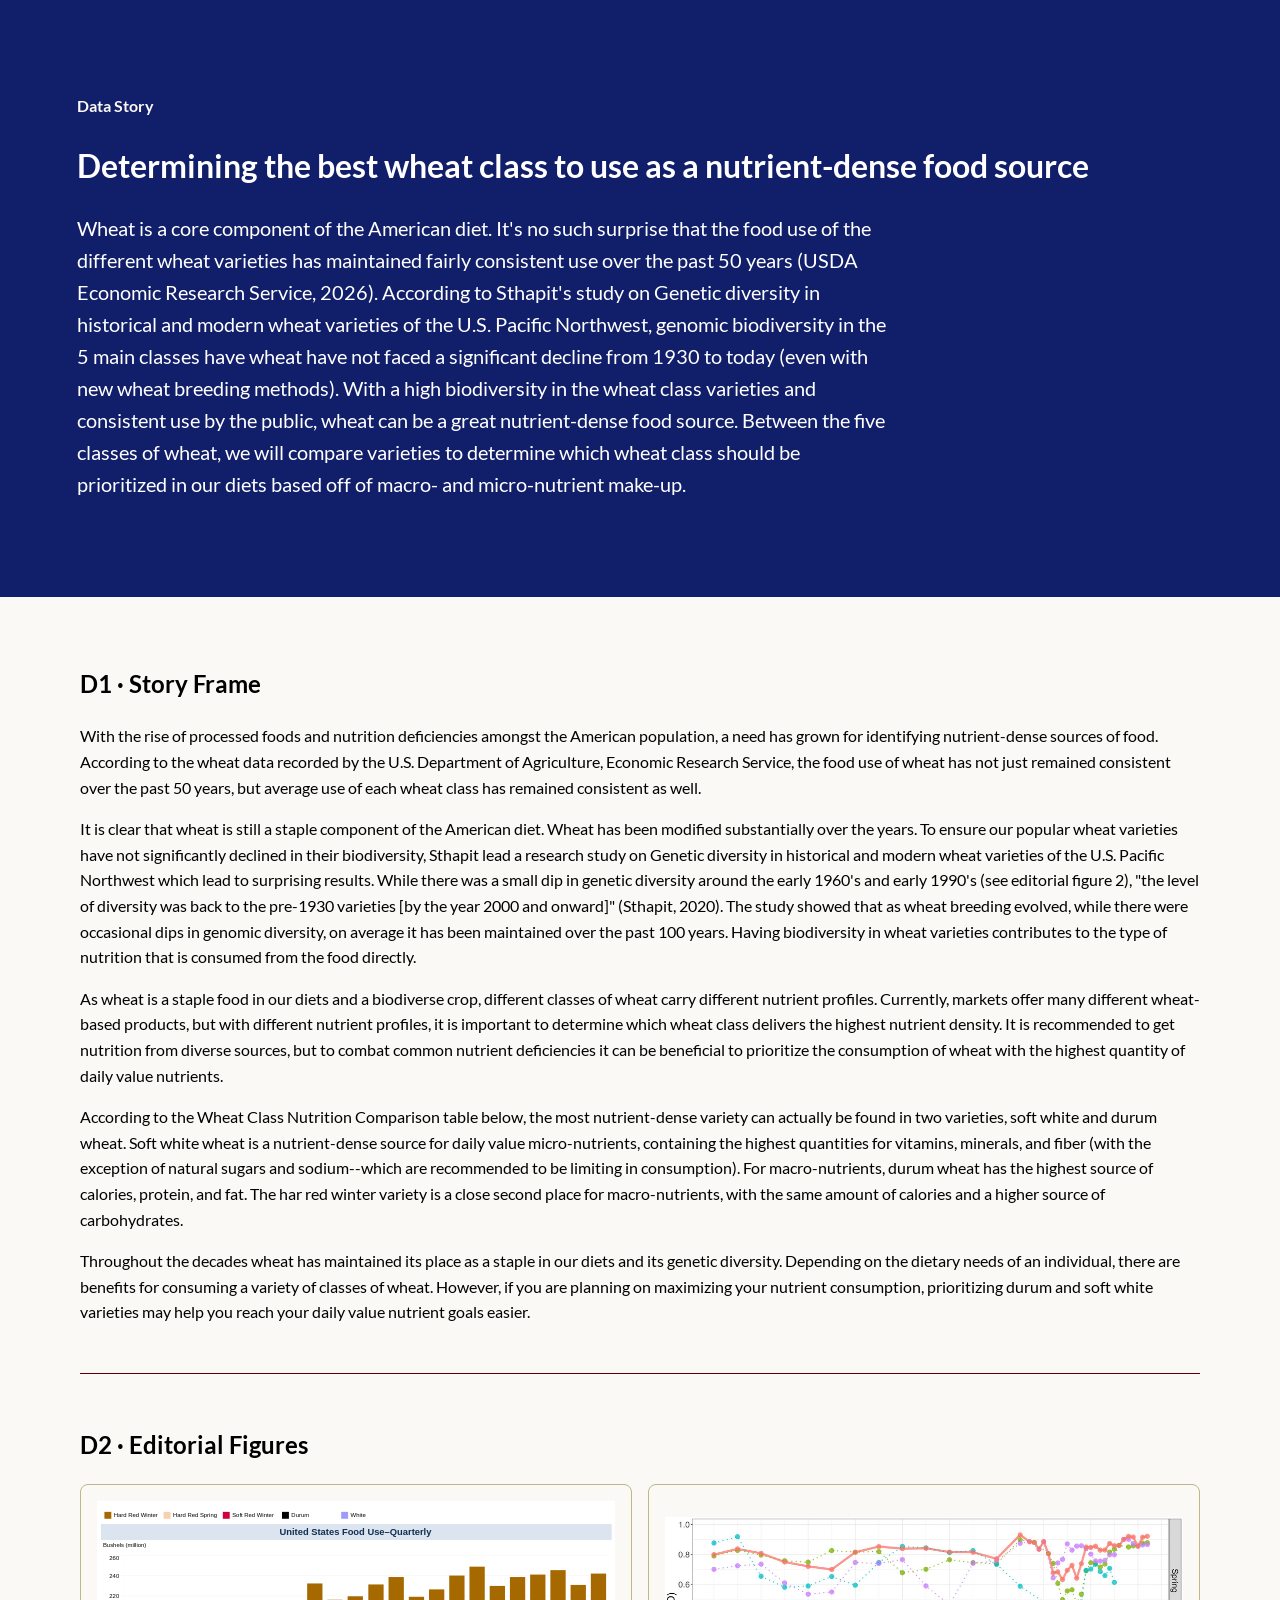
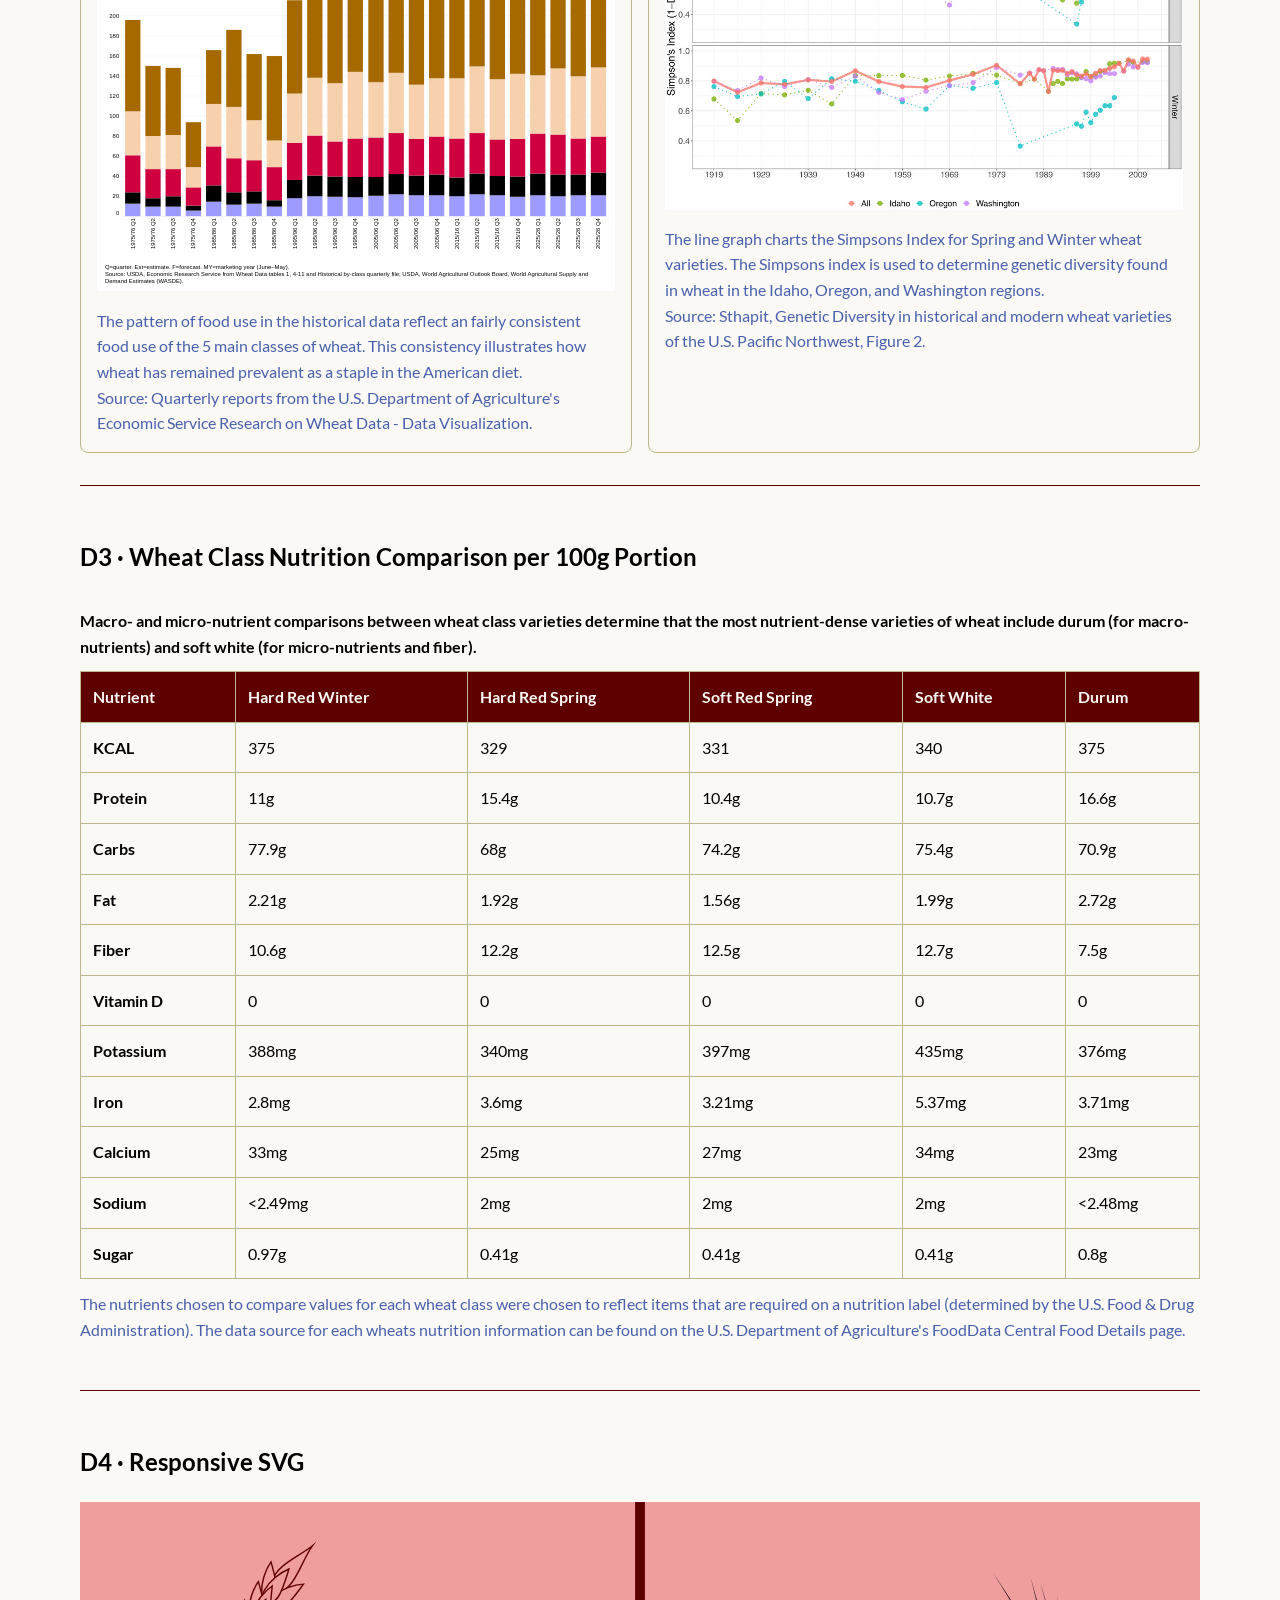
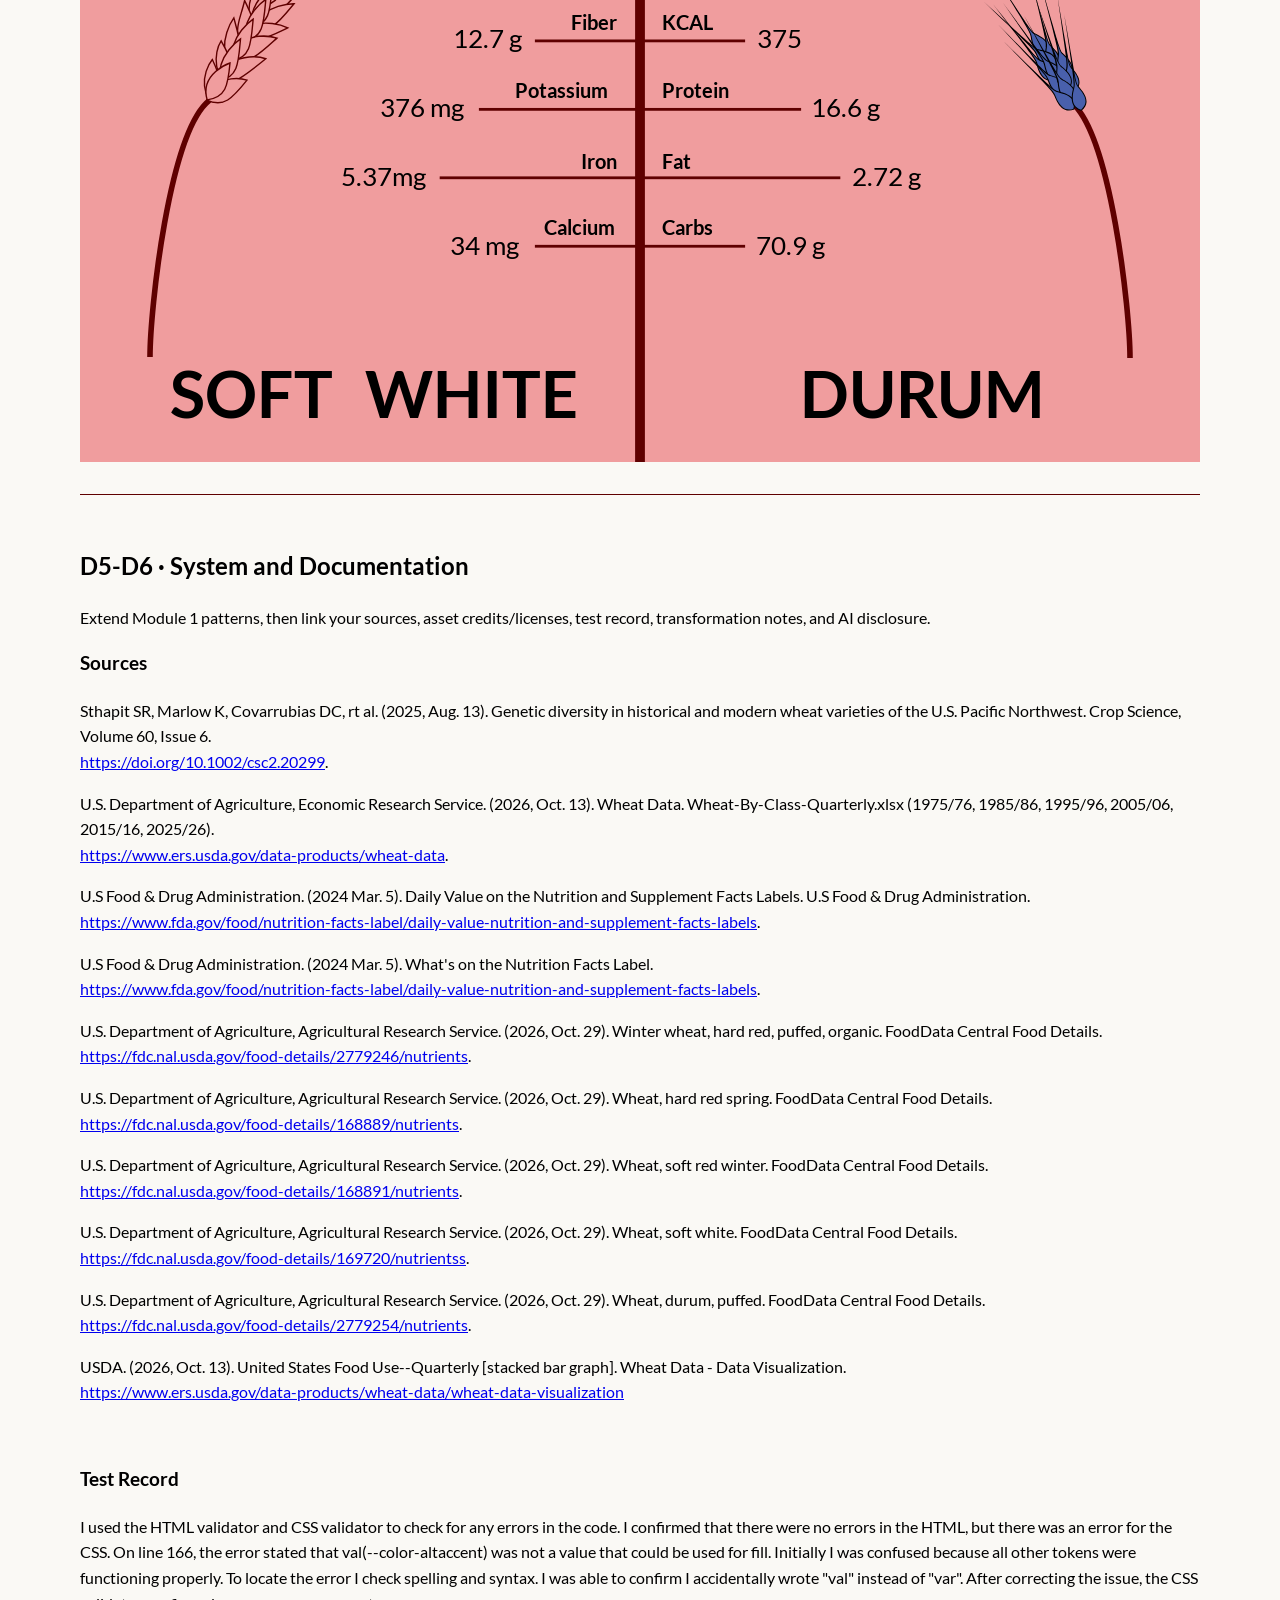
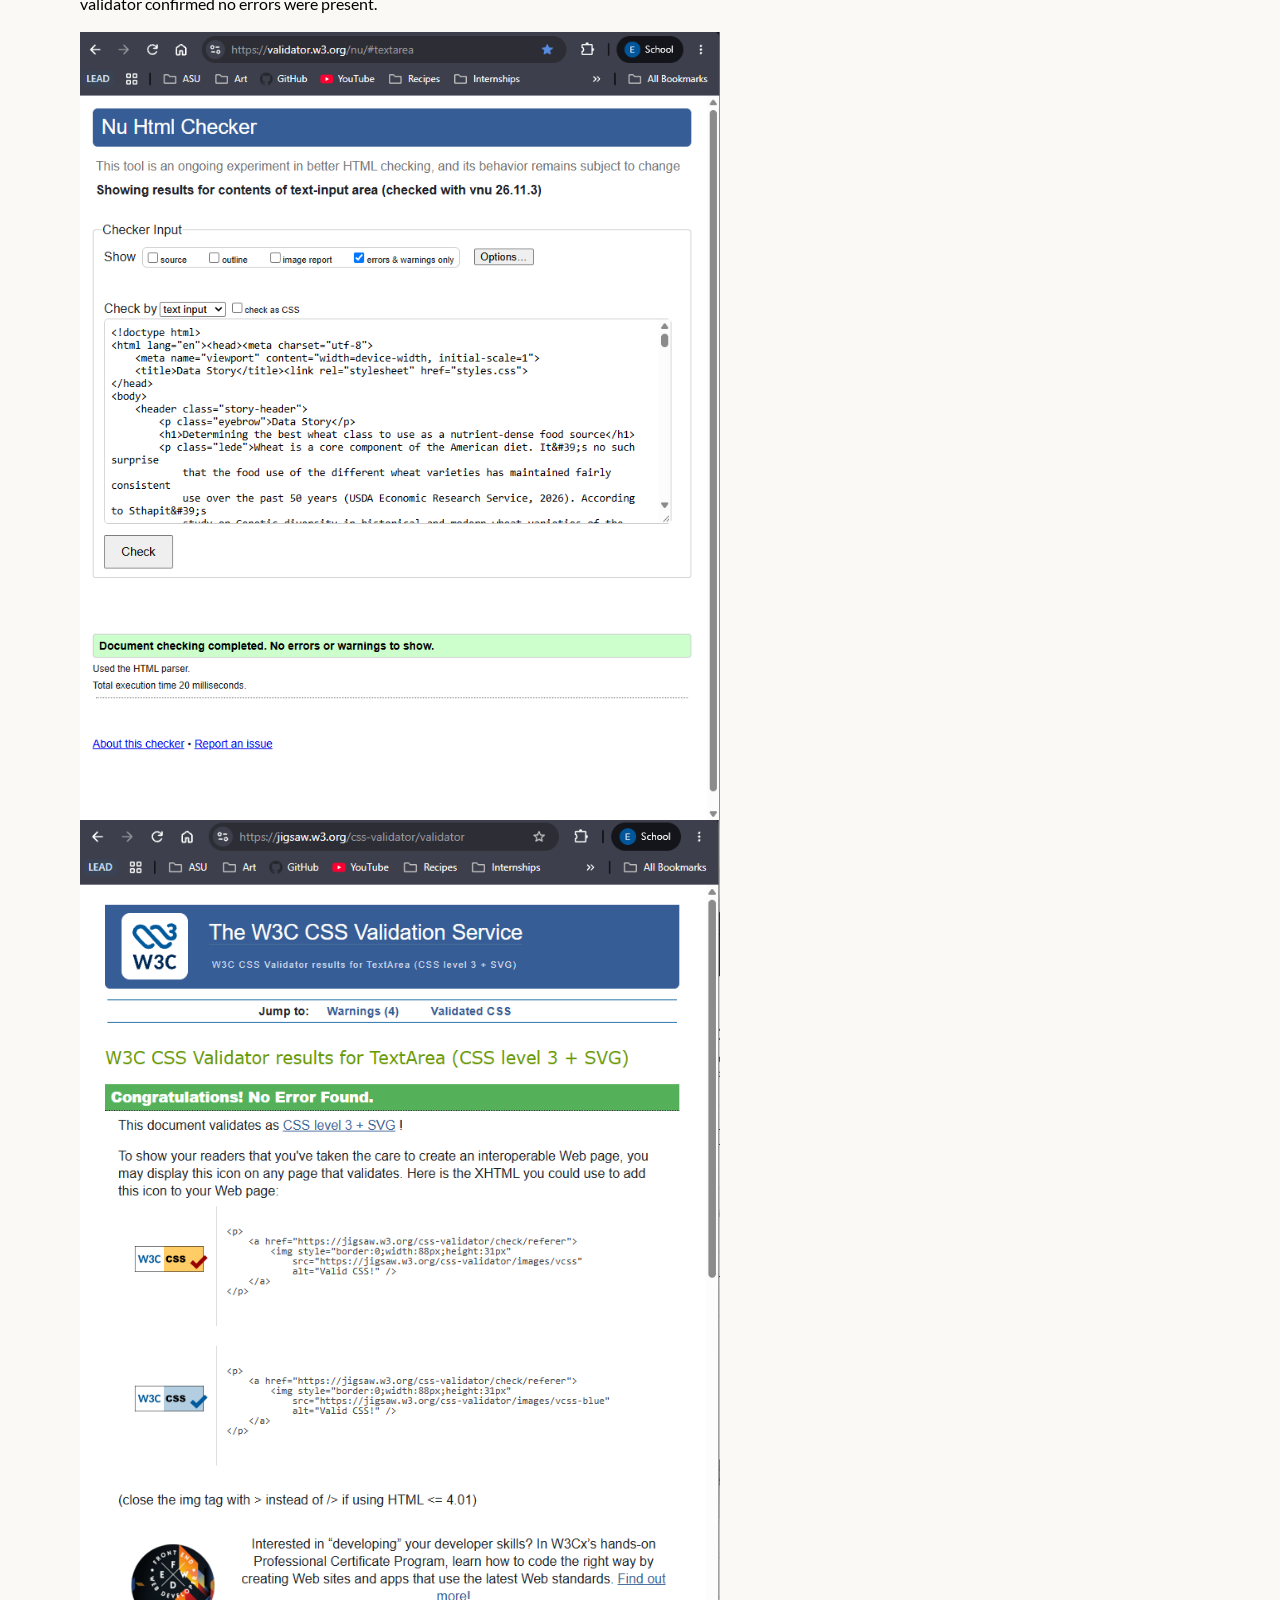
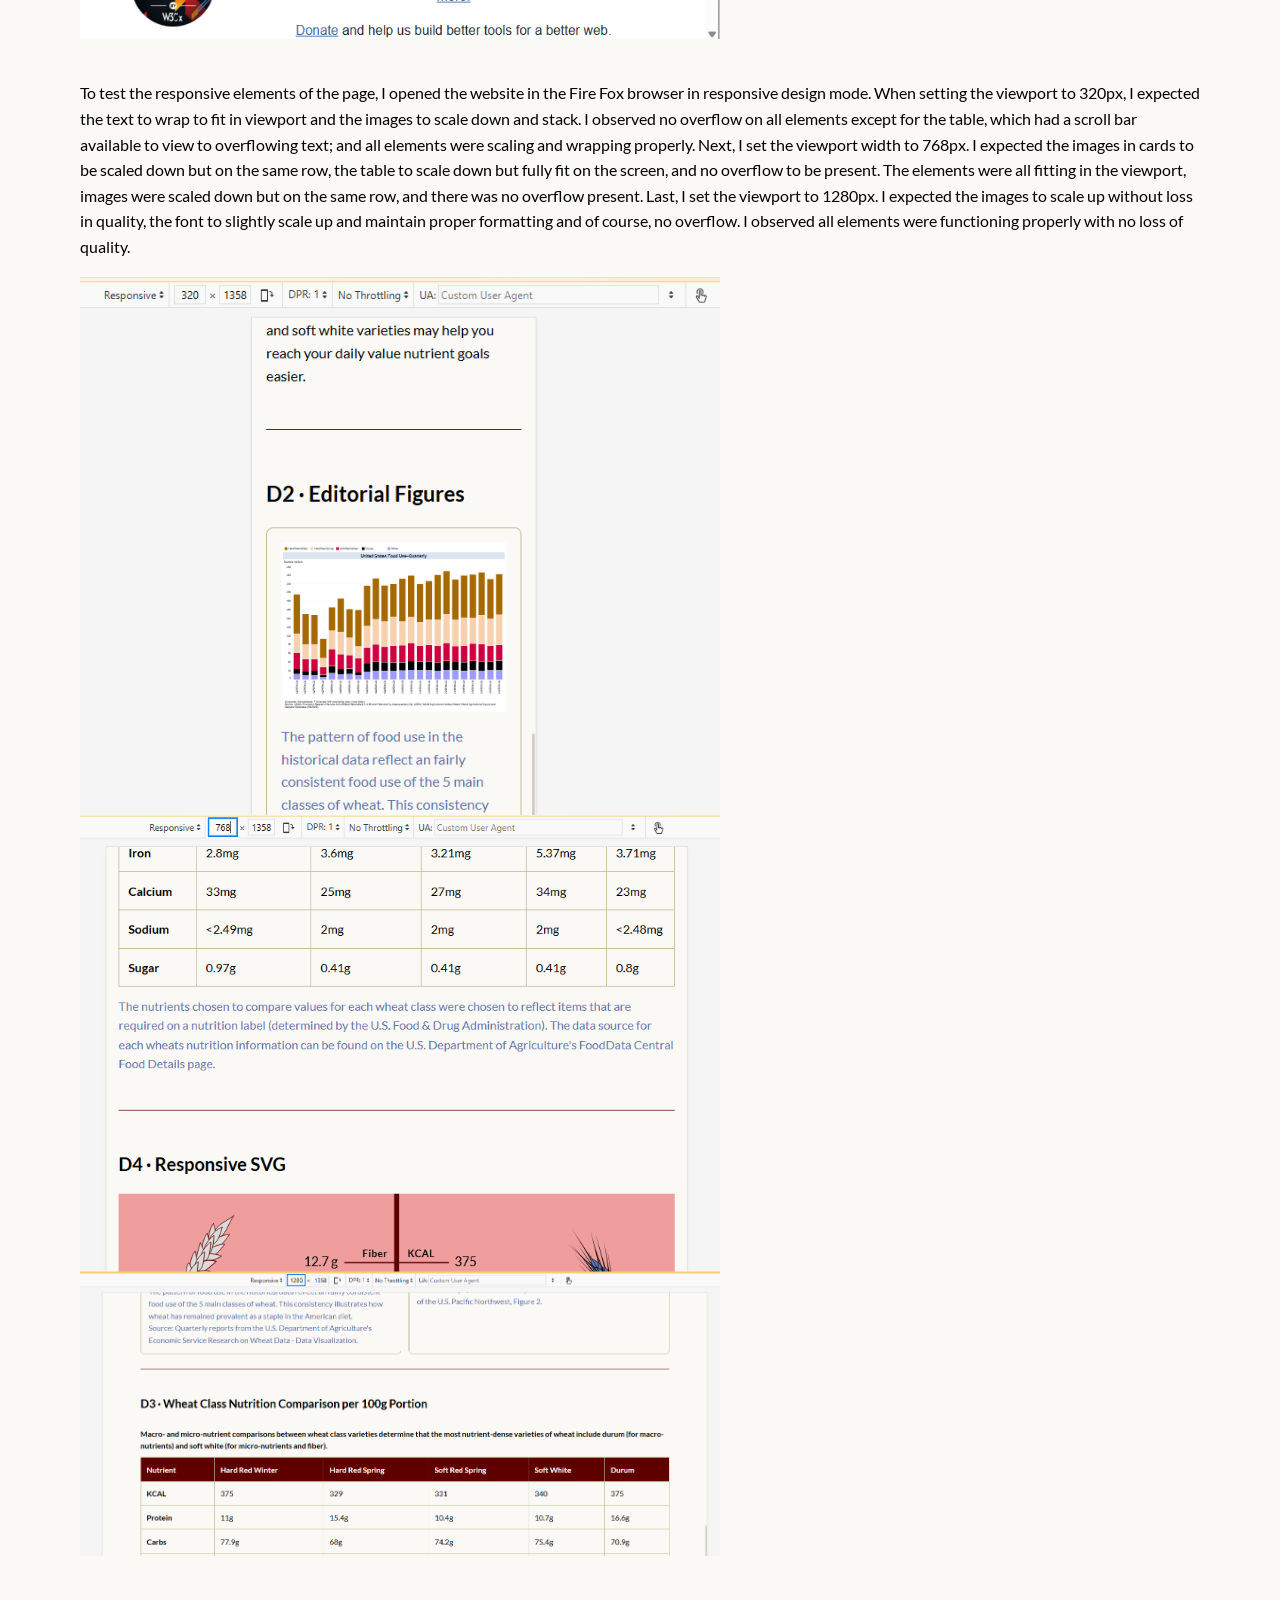
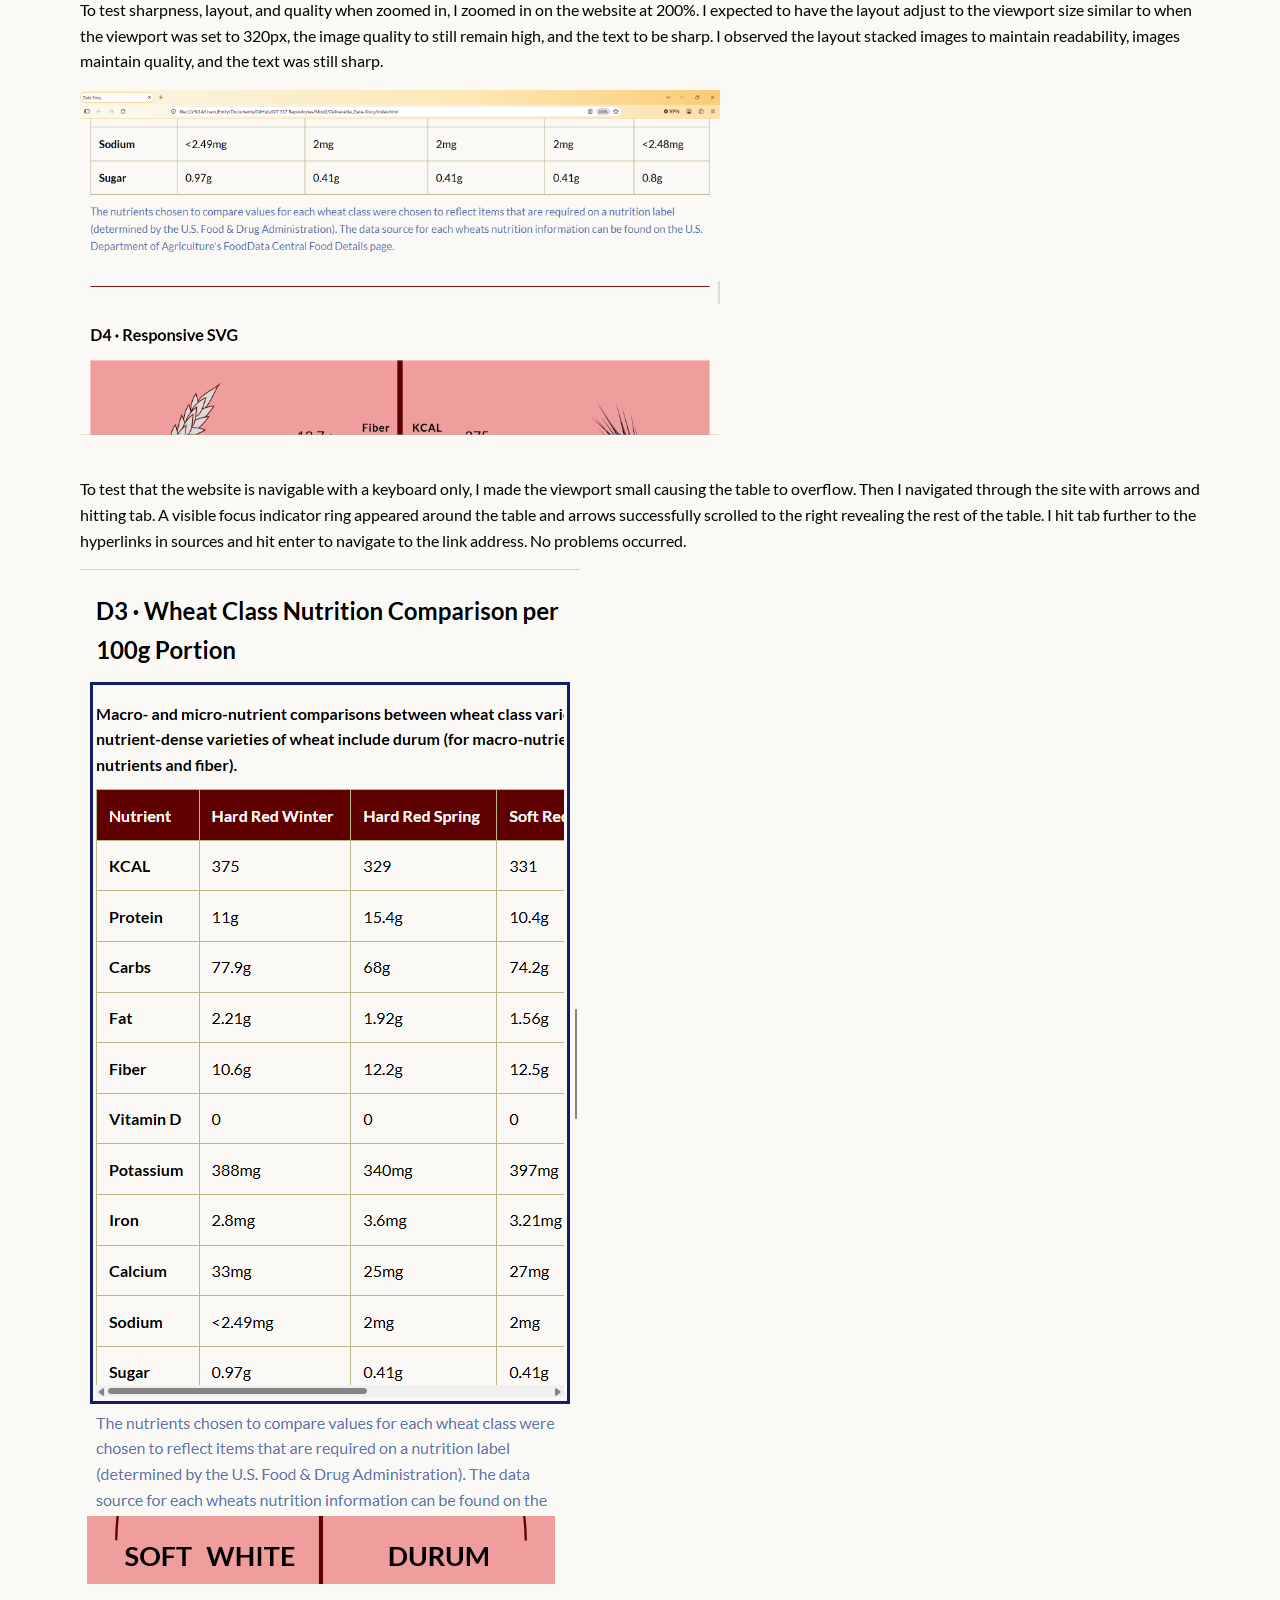
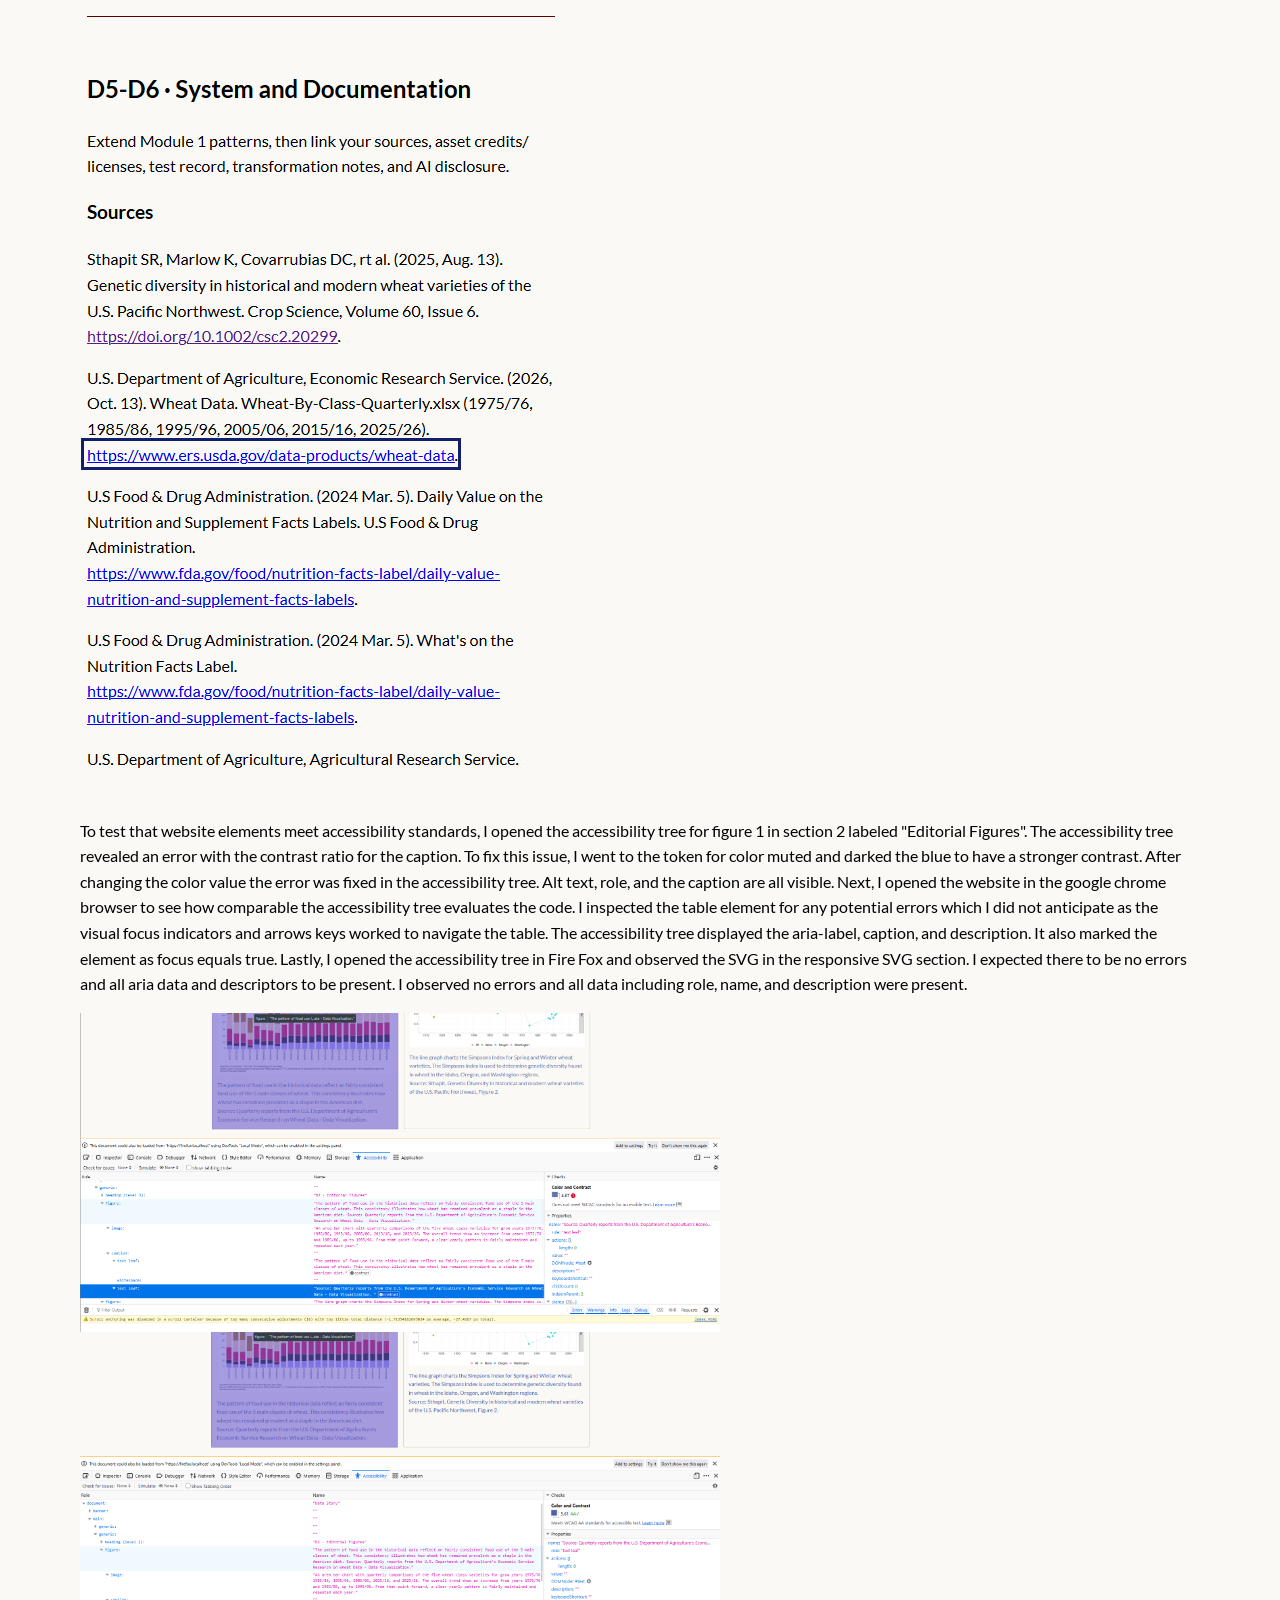
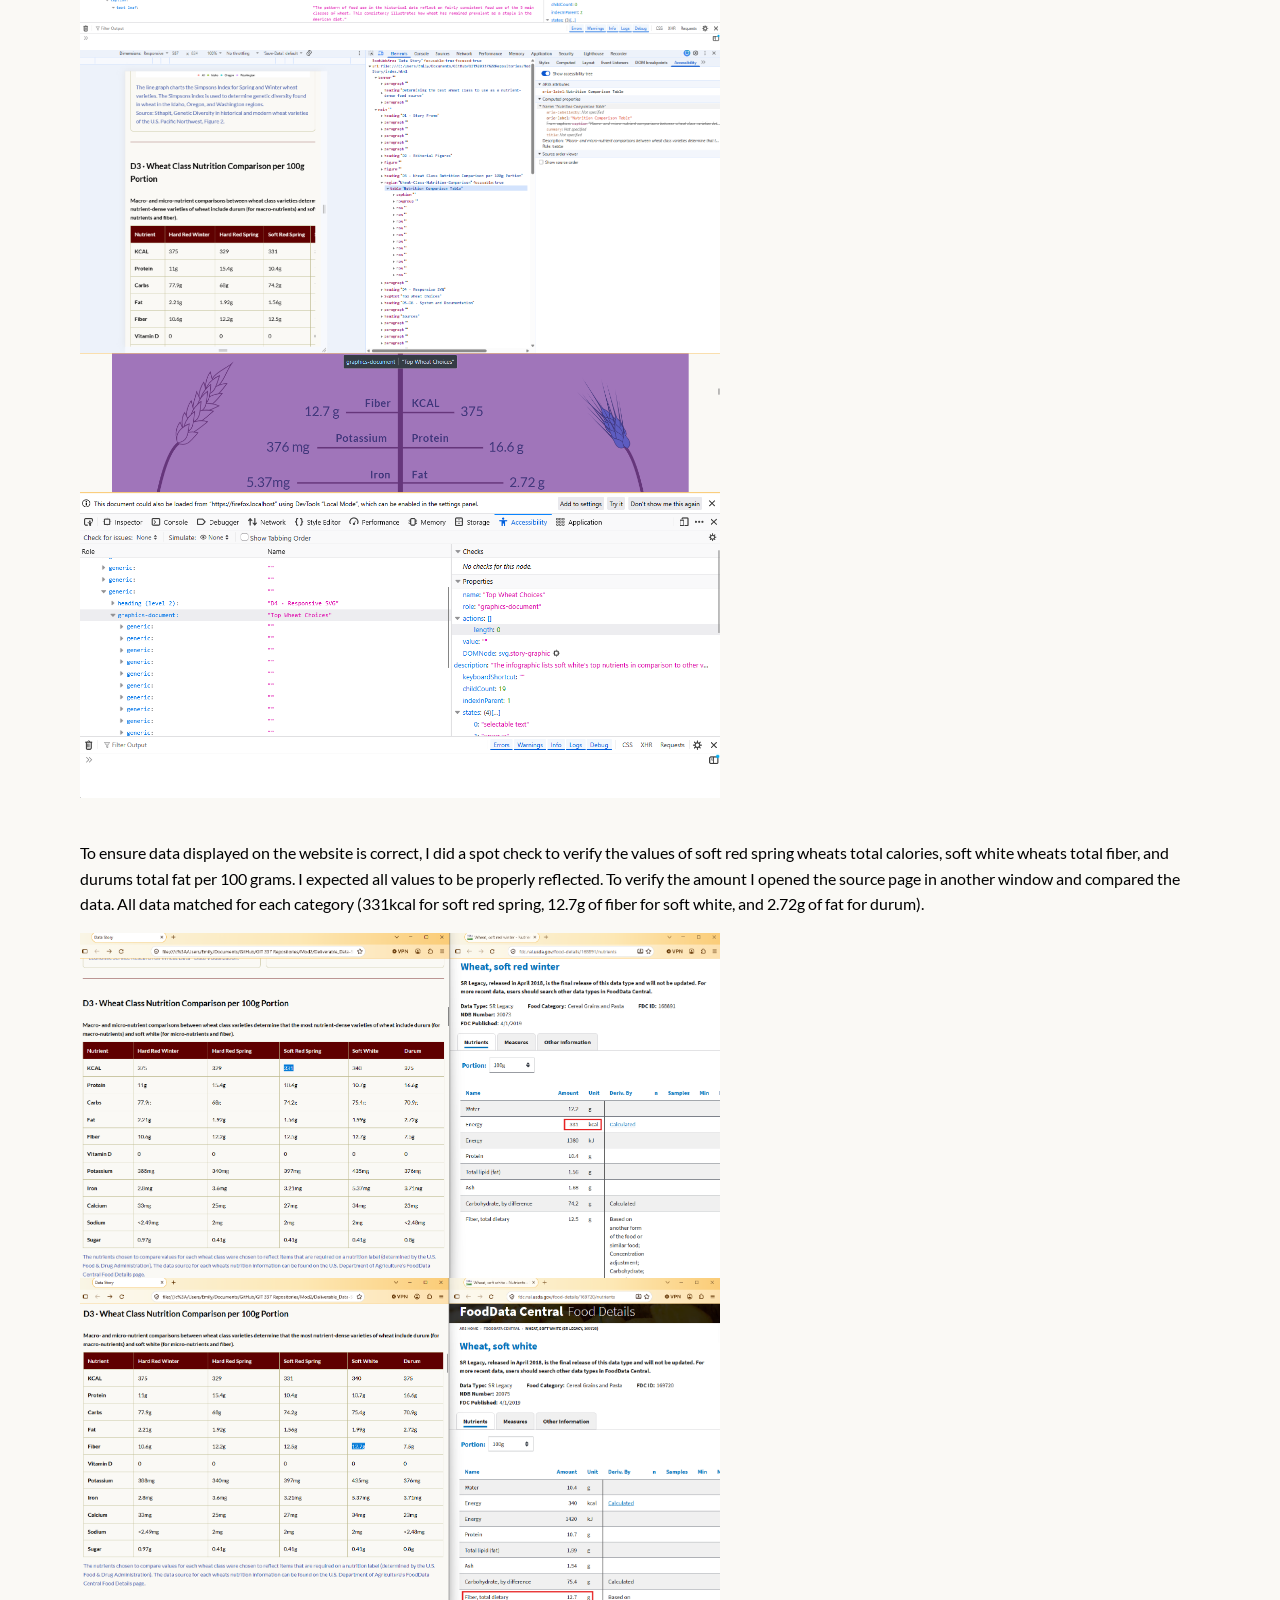
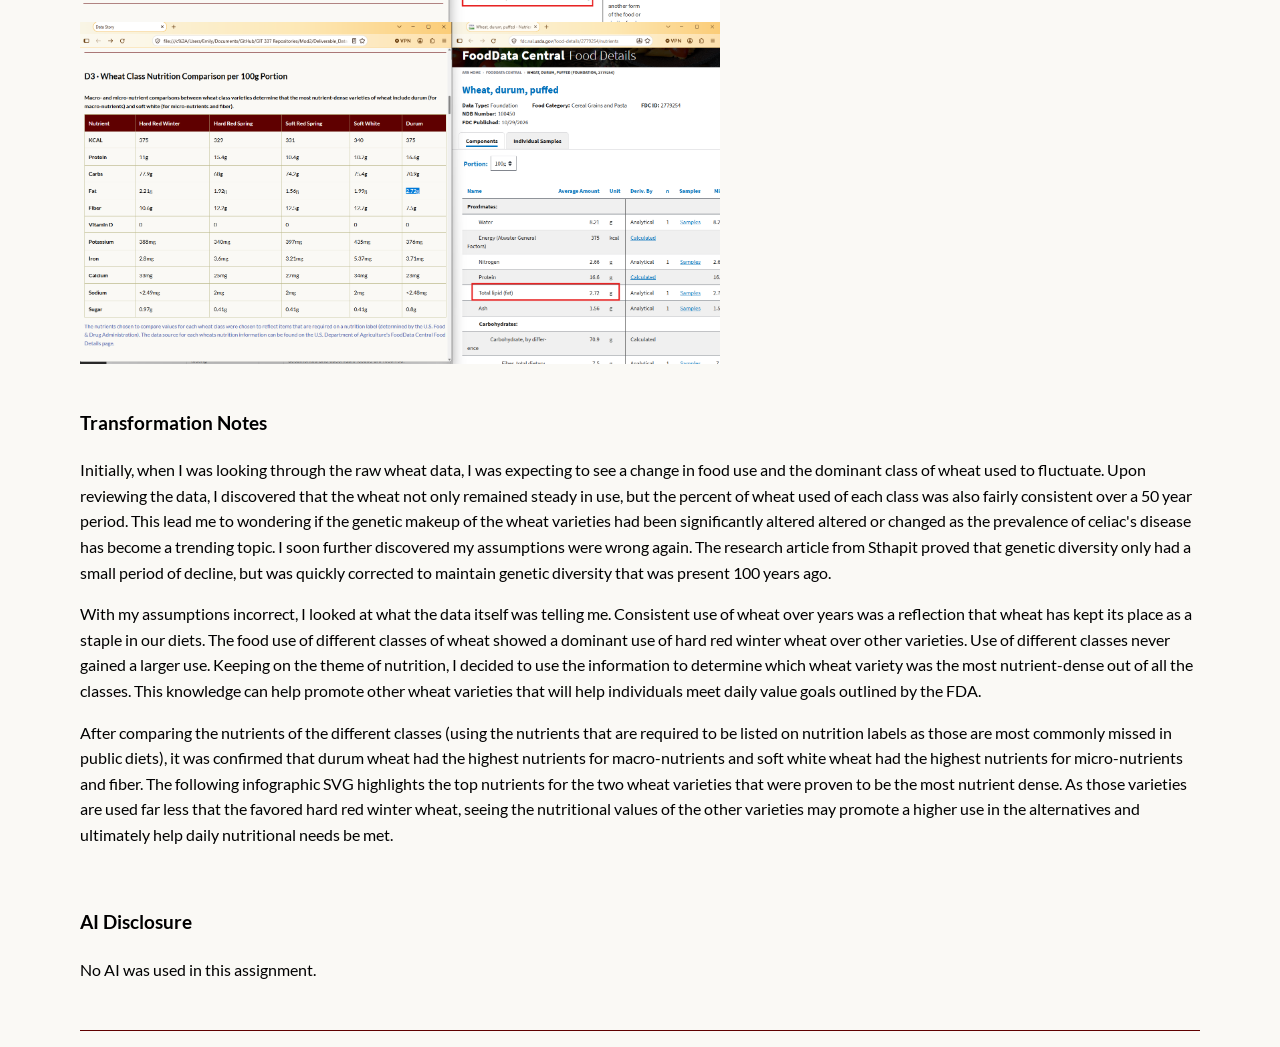
==== commit 6db691c9: "Test Record Added Test Record for website with explanation and screenshots added." ====
--- a/index.html
+++ b/index.html
@@ -97,8 +97,8 @@
         </section>
         <section id="data-table">
             <h2>D3 · Wheat Class Nutrition Comparison per 100g Portion</h2>
-            <div class="table-region" role="region" aria-label="Replace with a specific table label" tabindex="0">
-                <table>
+            <div class="table-region" role="region" aria-label="Wheat-Class-Nutrition-Comparison" tabindex="0">
+                <table aria-label="Nutrition Comparison Table">
                     <caption>Macro- and micro-nutrient comparisons between wheat class varieties 
                         determine that the most nutrient-dense varieties of wheat include durum (for macro-nutrients)
                         and soft white (for micro-nutrients and fiber). 
@@ -406,18 +406,90 @@
                 <p>Extend Module 1 patterns, then link your sources, asset credits/licenses, test record, transformation notes, and AI disclosure.</p>
             <h3>Sources</h3>
                 <p>Sthapit SR, Marlow K, Covarrubias DC, rt al. (2025, Aug. 13). Genetic diversity in historical and modern wheat varieties of the U.S. Pacific Northwest. Crop Science, Volume 60, Issue 6. <br><a href="https://doi.org/10.1002/csc2.20299">https://doi.org/10.1002/csc2.20299</a>.</p>
-                <p>U.S. Department of Agriculture, Economic Research Service. (2026, Oct. 13). Wheat Data. Wheat-By-Class-Quarterly.xlsx (1975/76, 1985/86, 1995/96, 2005/06, 2015/16, 2025/26). <br><a href=”https://www.ers.usda.gov/data-products/wheat-data”>https://www.ers.usda.gov/data-products/wheat-data</a>.</p>
+                <p>U.S. Department of Agriculture, Economic Research Service. (2026, Oct. 13). Wheat Data. Wheat-By-Class-Quarterly.xlsx (1975/76, 1985/86, 1995/96, 2005/06, 2015/16, 2025/26). <br><a href="https://www.ers.usda.gov/data-products/wheat-data">https://www.ers.usda.gov/data-products/wheat-data</a>.</p>
                 <p>U.S Food & Drug Administration. (2024 Mar. 5). Daily Value on the Nutrition and Supplement Facts Labels. U.S Food & Drug Administration. <br><a href="https://www.fda.gov/food/nutrition-facts-label/daily-value-nutrition-and-supplement-facts-labels">https://www.fda.gov/food/nutrition-facts-label/daily-value-nutrition-and-supplement-facts-labels</a>.</p>
-                <p>U.S Food & Drug Administration. (2024 Mar. 5). What&#39;s on the Nutrition Facts Label. <br><a href=”https://www.fda.gov/food/nutrition-facts-label/daily-value-nutrition-and-supplement-facts-labels”>https://www.fda.gov/food/nutrition-facts-label/daily-value-nutrition-and-supplement-facts-labels</a>.</p>
-                <p>U.S. Department of Agriculture, Agricultural Research Service. (2026, Oct. 29). Winter wheat, hard red, puffed, organic. FoodData Central Food Details. <br><a href=”https://fdc.nal.usda.gov/food-details/2779246/nutrients”>https://fdc.nal.usda.gov/food-details/2779246/nutrients</a>.</p>
-                <p>U.S. Department of Agriculture, Agricultural Research Service. (2026, Oct. 29). Wheat, hard red spring. FoodData Central Food Details. <br><a href=”https://fdc.nal.usda.gov/food-details/2779246/nutrients”> https://fdc.nal.usda.gov/food-details/168889/nutrients</a>.</p>
-                <p>U.S. Department of Agriculture, Agricultural Research Service. (2026, Oct. 29). Wheat, soft red winter. FoodData Central Food Details. <br><a href=”https://fdc.nal.usda.gov/food-details/168891/nutrients”>https://fdc.nal.usda.gov/food-details/168891/nutrients</a>.</p>
-                <p>U.S. Department of Agriculture, Agricultural Research Service. (2026, Oct. 29). Wheat, soft white. FoodData Central Food Details. <br><a href=”https://fdc.nal.usda.gov/food-details/169720/nutrients”>https://fdc.nal.usda.gov/food-details/169720/nutrientss</a>.</p>
-                <p>U.S. Department of Agriculture, Agricultural Research Service. (2026, Oct. 29). Wheat, durum, puffed. FoodData Central Food Details. <br><a href=”https://fdc.nal.usda.gov/food-details/2779254/nutrients”>https://fdc.nal.usda.gov/food-details/2779254/nutrients</a>.</p>
+                <p>U.S Food & Drug Administration. (2024 Mar. 5). What&#39;s on the Nutrition Facts Label. <br><a href="https://www.fda.gov/food/nutrition-facts-label/daily-value-nutrition-and-supplement-facts-labels">https://www.fda.gov/food/nutrition-facts-label/daily-value-nutrition-and-supplement-facts-labels</a>.</p>
+                <p>U.S. Department of Agriculture, Agricultural Research Service. (2026, Oct. 29). Winter wheat, hard red, puffed, organic. FoodData Central Food Details. <br><a href="https://fdc.nal.usda.gov/food-details/2779246/nutrients">https://fdc.nal.usda.gov/food-details/2779246/nutrients</a>.</p>
+                <p>U.S. Department of Agriculture, Agricultural Research Service. (2026, Oct. 29). Wheat, hard red spring. FoodData Central Food Details. <br><a href="https://fdc.nal.usda.gov/food-details/2779246/nutrients"> https://fdc.nal.usda.gov/food-details/168889/nutrients</a>.</p>
+                <p>U.S. Department of Agriculture, Agricultural Research Service. (2026, Oct. 29). Wheat, soft red winter. FoodData Central Food Details. <br><a href="https://fdc.nal.usda.gov/food-details/168891/nutrients">https://fdc.nal.usda.gov/food-details/168891/nutrients</a>.</p>
+                <p>U.S. Department of Agriculture, Agricultural Research Service. (2026, Oct. 29). Wheat, soft white. FoodData Central Food Details. <br><a href="https://fdc.nal.usda.gov/food-details/169720/nutrients">https://fdc.nal.usda.gov/food-details/169720/nutrientss</a>.</p>
+                <p>U.S. Department of Agriculture, Agricultural Research Service. (2026, Oct. 29). Wheat, durum, puffed. FoodData Central Food Details. <br><a href="https://fdc.nal.usda.gov/food-details/2779254/nutrients">https://fdc.nal.usda.gov/food-details/2779254/nutrients</a>.</p>
                 <p>USDA. (2026, Oct. 13). United States Food Use--Quarterly [stacked bar graph].  Wheat Data - Data Visualization. <br><a href="https://www.ers.usda.gov/data-products/wheat-data/wheat-data-visualization">https://www.ers.usda.gov/data-products/wheat-data/wheat-data-visualization</a></p>
             <br>
             <h3>Test Record</h3>
-            <p></p>
+            <p>
+                I used the HTML validator and CSS validator to check for any errors in the code. I confirmed that 
+                there were no errors in the HTML, but there was an error for the CSS. On line 166, the error stated 
+                that val(--color-altaccent) was not a value that could be used for fill. Initially I was confused 
+                because all other tokens were functioning properly. To locate the error I check spelling and syntax. 
+                I was able to confirm I accidentally wrote &quot;val&quot; instead of &quot;var&quot;. After correcting 
+                the issue, the CSS validator confirmed no errors were present. 
+            </p>
+            <img class="test-image" src="test-record-images/HTML-validator.png" alt="Screenshot of HTML Validator confirming no errors are present.">
+            <img class="test-image" src="test-record-images/CSS-validator.png" alt="Screenshot of CSS Validator confirming no errors are present.">
+            <br>
+            <p>
+                To test the responsive elements of the page, I opened the website in the Fire Fox browser in 
+                responsive design mode. When setting the viewport to 320px, I expected the text to wrap to fit in
+                viewport and the images to scale down and stack. I observed no overflow on all elements except for 
+                the table, which had a scroll bar available to view to overflowing text; and all elements were scaling
+                and wrapping properly. Next, I set the viewport width to 768px. I expected the images in cards to be 
+                scaled down but on the same row, the table to scale down but fully fit on the screen, and no overflow 
+                to be present. The elements were all fitting in the viewport, images were scaled down but on the same 
+                row, and there was no overflow present. Last, I set the viewport to 1280px. I expected the images to 
+                scale up without loss in quality, the font to slightly scale up and maintain proper formatting and of 
+                course, no overflow. I observed all elements were functioning properly with no loss of quality. 
+            </p>
+            <img class="test-image" src="test-record-images/viewport-checks_320px.png" alt="Screenshot of this website with a viewport set to 320px wide to demonstrate the responsive elements of the page are working.">
+            <img class="test-image" src="test-record-images/viewport-checks_768px.png" alt="Screenshot of this website with a viewport set to 768px wide to demonstrate the responsive elements of the page are working.">
+            <img class="test-image" src="test-record-images/viewport-checks_1280px.png" alt="Screenshot of this website with a viewport set to 1280px wide to demonstrate the responsive elements of the page are working.">
+            <br>
+            <p>
+                To test sharpness, layout, and quality when zoomed in, I zoomed in on the website at 200%. 
+                I expected to have the layout adjust to the viewport size similar to when the viewport was 
+                set to 320px, the image quality to still remain high, and the text to be sharp. I observed 
+                the layout stacked images to maintain readability, images maintain quality, and the text was 
+                still sharp. 
+            </p>
+            <img class="test-image" src="test-record-images/zoom-reflow_200-percent.png" alt="Screenshot of this website zoomed in at 200% to prove that the layout, quality of images, and sharpness of text are all functioning properly.">
+            <br>
+            <p>
+                To test that the website is navigable with a keyboard only, I made the viewport small causing the table to 
+                overflow. Then I navigated through the site with arrows and hitting tab. A visible focus indicator ring appeared 
+                around the table and arrows successfully scrolled to the right revealing the rest of the table. I hit tab further to 
+                the hyperlinks in sources and hit enter to navigate to the link address. No problems occurred.
+            </p>
+            <img class="test-image" src="test-record-images/keyboard-access_table.png" alt="Screenshot of table on this website with a visible focus indicator showing a scrollbar to demonstrate the table is navigable with only a keyboard.">
+            <img class="test-image" src="test-record-images/keyboard-access_links.png" alt="Screenshot of the website showing a visible focus indicator on a hyperlink to demonstrate the site is navigable with a keyboard only.">
+            <br>
+            <p>
+                To test that website elements meet accessibility standards, I opened the accessibility tree for figure 1 in section 
+                2 labeled &quot;Editorial Figures&quot;. The accessibility tree revealed an error with the contrast ratio for the caption. 
+                To fix this issue, I went to the token for color muted and darked the blue to have a stronger contrast. After changing the 
+                color value the error was fixed in the accessibility tree. Alt text, role, and the caption are all visible. Next, I opened 
+                the website in the google chrome browser to see how comparable the accessibility tree evaluates the code. I inspected the 
+                table element for any potential errors which I did not anticipate as the visual focus indicators and arrows keys worked to 
+                navigate the table. The accessibility tree displayed the aria-label, caption, and description. It also marked the element as 
+                focus equals true. Lastly, I opened the accessibility tree in Fire Fox and observed the SVG in the responsive SVG section. 
+                I expected there to be no errors and all aria data and descriptors to be present. I observed no errors and all data including 
+                role, name, and description were present. 
+            </p>
+            <img class="test-image" src="test-record-images/img_pre-fix.png" alt="Screenshot of this websites accessibility tree for figure 1 under section 2 for editorial figures, demonstrating a contrast error for the caption formatting.">
+            <img class="test-image" src="test-record-images/img_post-fix.png" alt="Screenshot of resolved issue with the website accessibility tree for figure 1 under section 2 for editorial figures, demonstrating the image is compliant with standards.">
+            <img class="test-image" src="test-record-images/table-check.png" alt="Screenshot of the table accessibility tree">
+            <img class="test-image" src="test-record-images/SVG-check.png" alt="Screenshot of accessibility tree for the responsive SVG indicating no checks or errors.">
+            <br>
+            <p>
+                To ensure data displayed on the website is correct, I did a spot check to verify the values of soft red spring 
+                wheats total calories, soft white wheats total fiber, and durums total fat per 100 grams. I expected all values 
+                to be properly reflected. To verify the amount I opened the source page in another window and compared the data. 
+                All data matched for each category (331kcal for soft red spring, 12.7g of fiber for soft white, and 2.72g of fat 
+                for durum).
+            </p>
+            <img class="test-image" src="test-record-images/data-check1.png" alt="Screenshot of soft red spring wheat total kcal for 100g matches the USDA source on data table.">
+            <img class="test-image" src="test-record-images/data-check2.png" alt="Screenshot of soft white wheat total fiber for 100g matches the USDA source on data table.">
+            <img class="test-image" src="test-record-images/data-check3.png" alt="Screenshot of durum spring wheat total fat for 100g matches the USDA source on data table.">
+
             <br>
             <h3>Transformation Notes</h3>
             <p>
--- a/styles.css
+++ b/styles.css
@@ -40,7 +40,7 @@
     --color-dark: #000000;
     --color-contrast: #111e69;
     --color-accent: #faf9f5;
-    --color-muted: #6173ad;
+    --color-muted: #4960ac;
     --color-border: #BCB88A;
     --color-altdark: #5f0000;
     --color-altaccent: #f09d9e;
@@ -114,6 +114,10 @@
     height:auto;
 }
 
+.test-image {
+    max-width: 50vw;
+    height: auto;
+}
 
 #gene-tracker-img {
     margin-top: 1rem;
@@ -153,7 +157,7 @@
     color: var(--color-accent);
 }
 
-.table-region:focus-visible{
+a:focus-visible, .table-region:focus-visible{
     outline:.2rem solid var(--color-contrast);
     outline-offset:.2rem;
 }
@@ -163,7 +167,7 @@
     font-family: var(--font-body);
 }
 svg .cls-5, svg .cls-7 {
-    fill: val(--color-altaccent);
+    fill: var(--color-altaccent);
 }
 svg .cls-2 {
     font-size: var(--font-size-svg-subtext);
